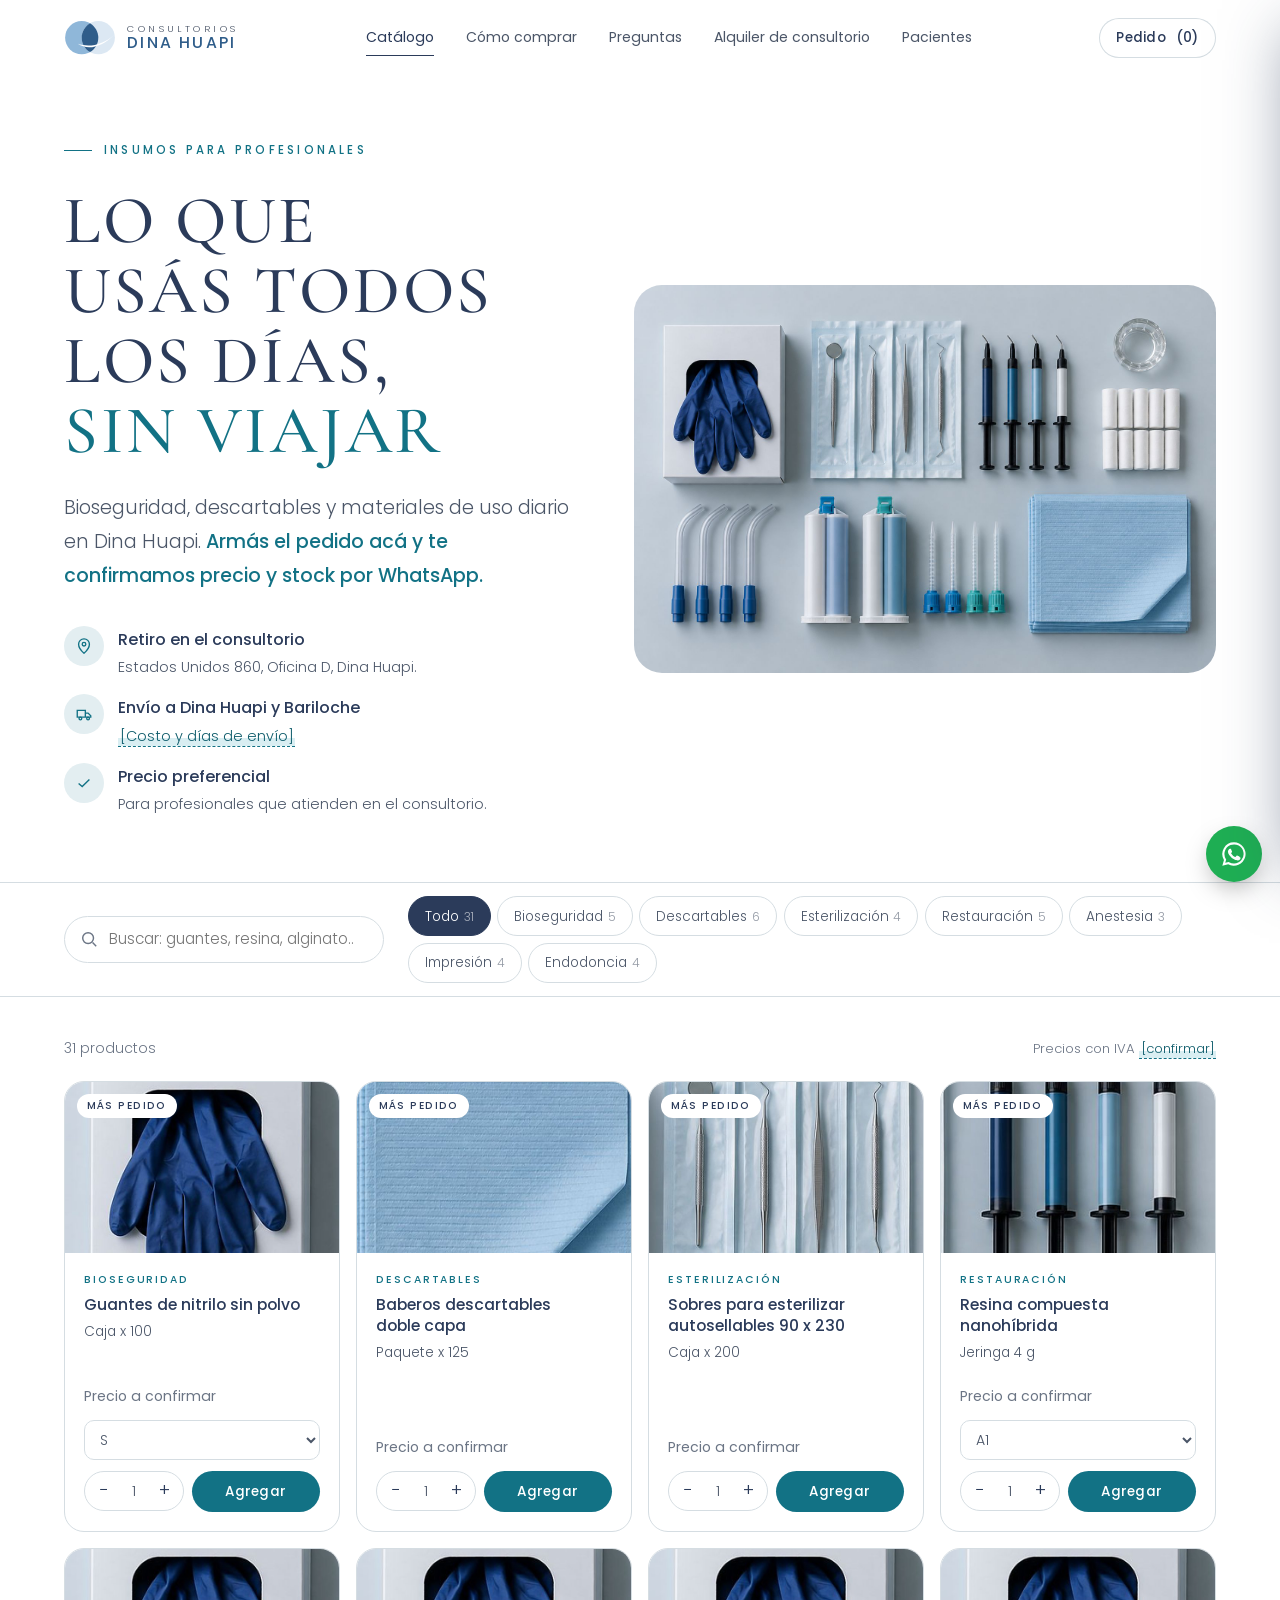
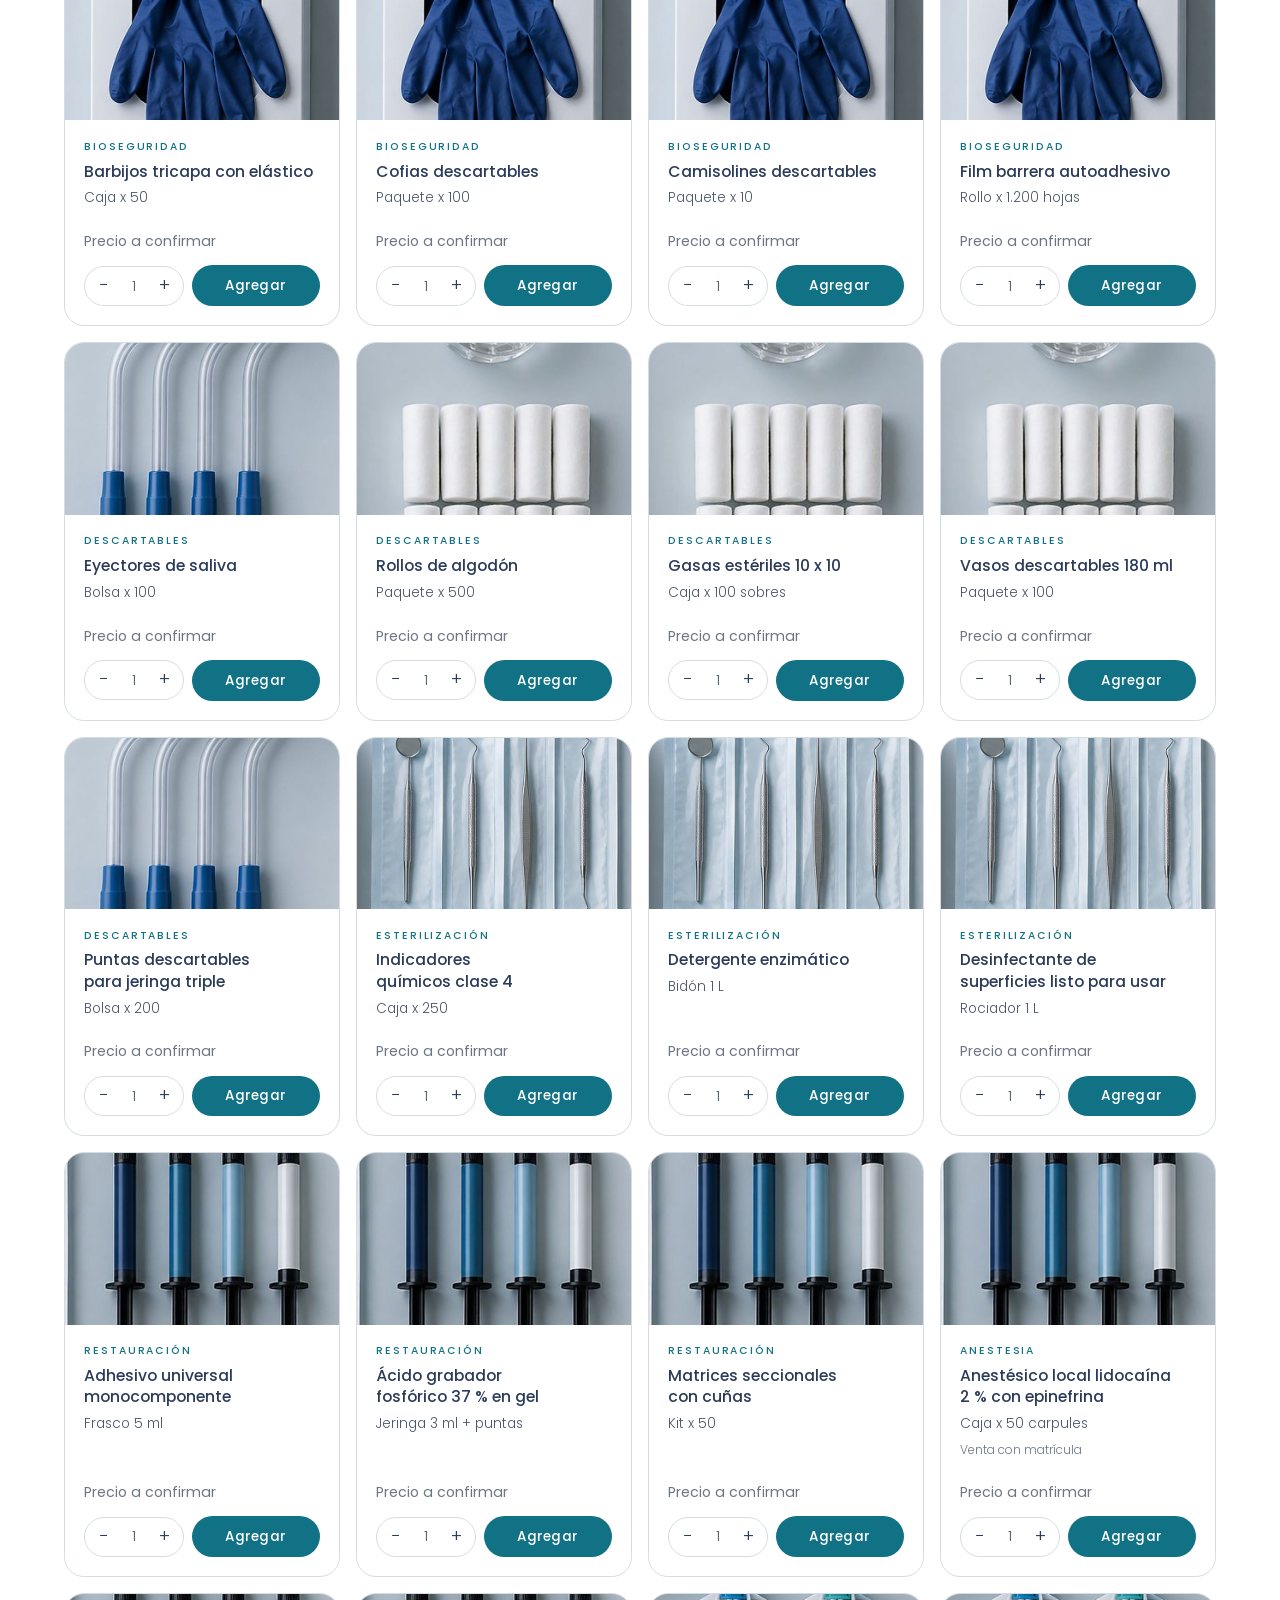
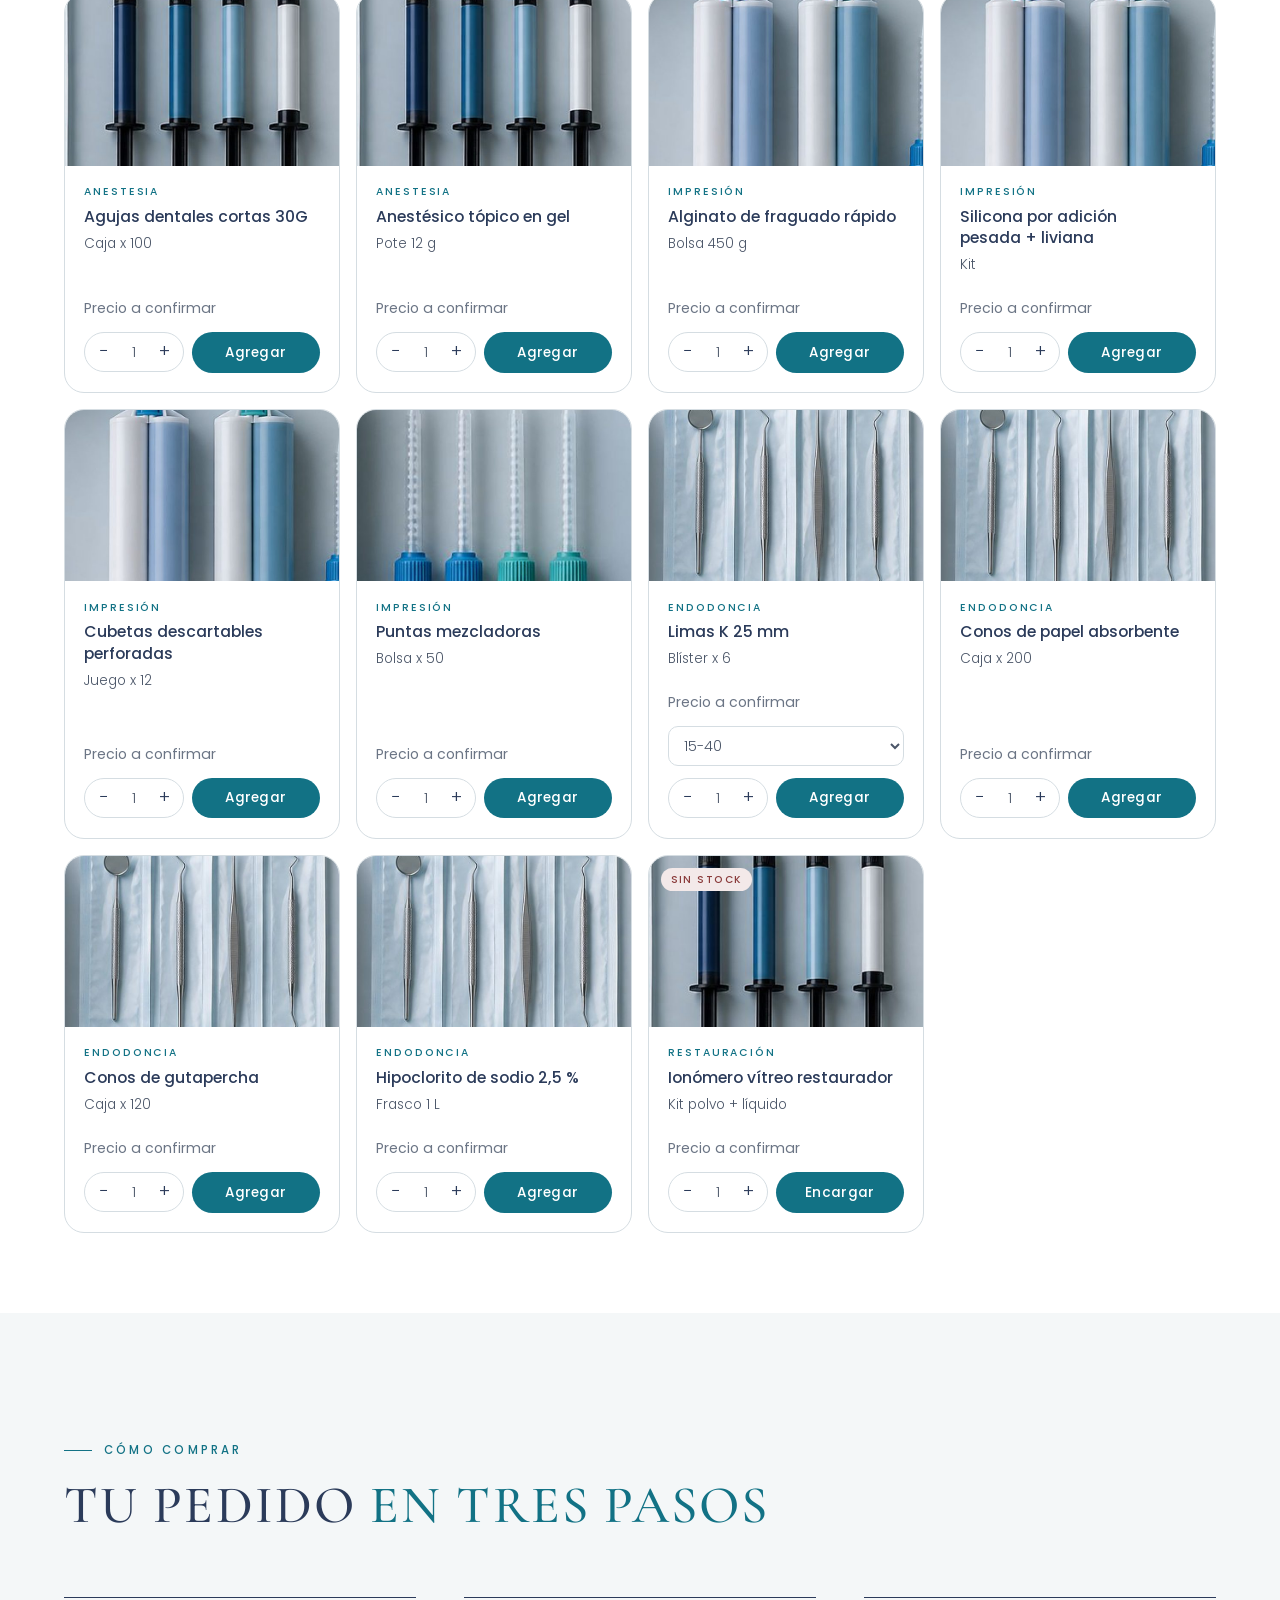
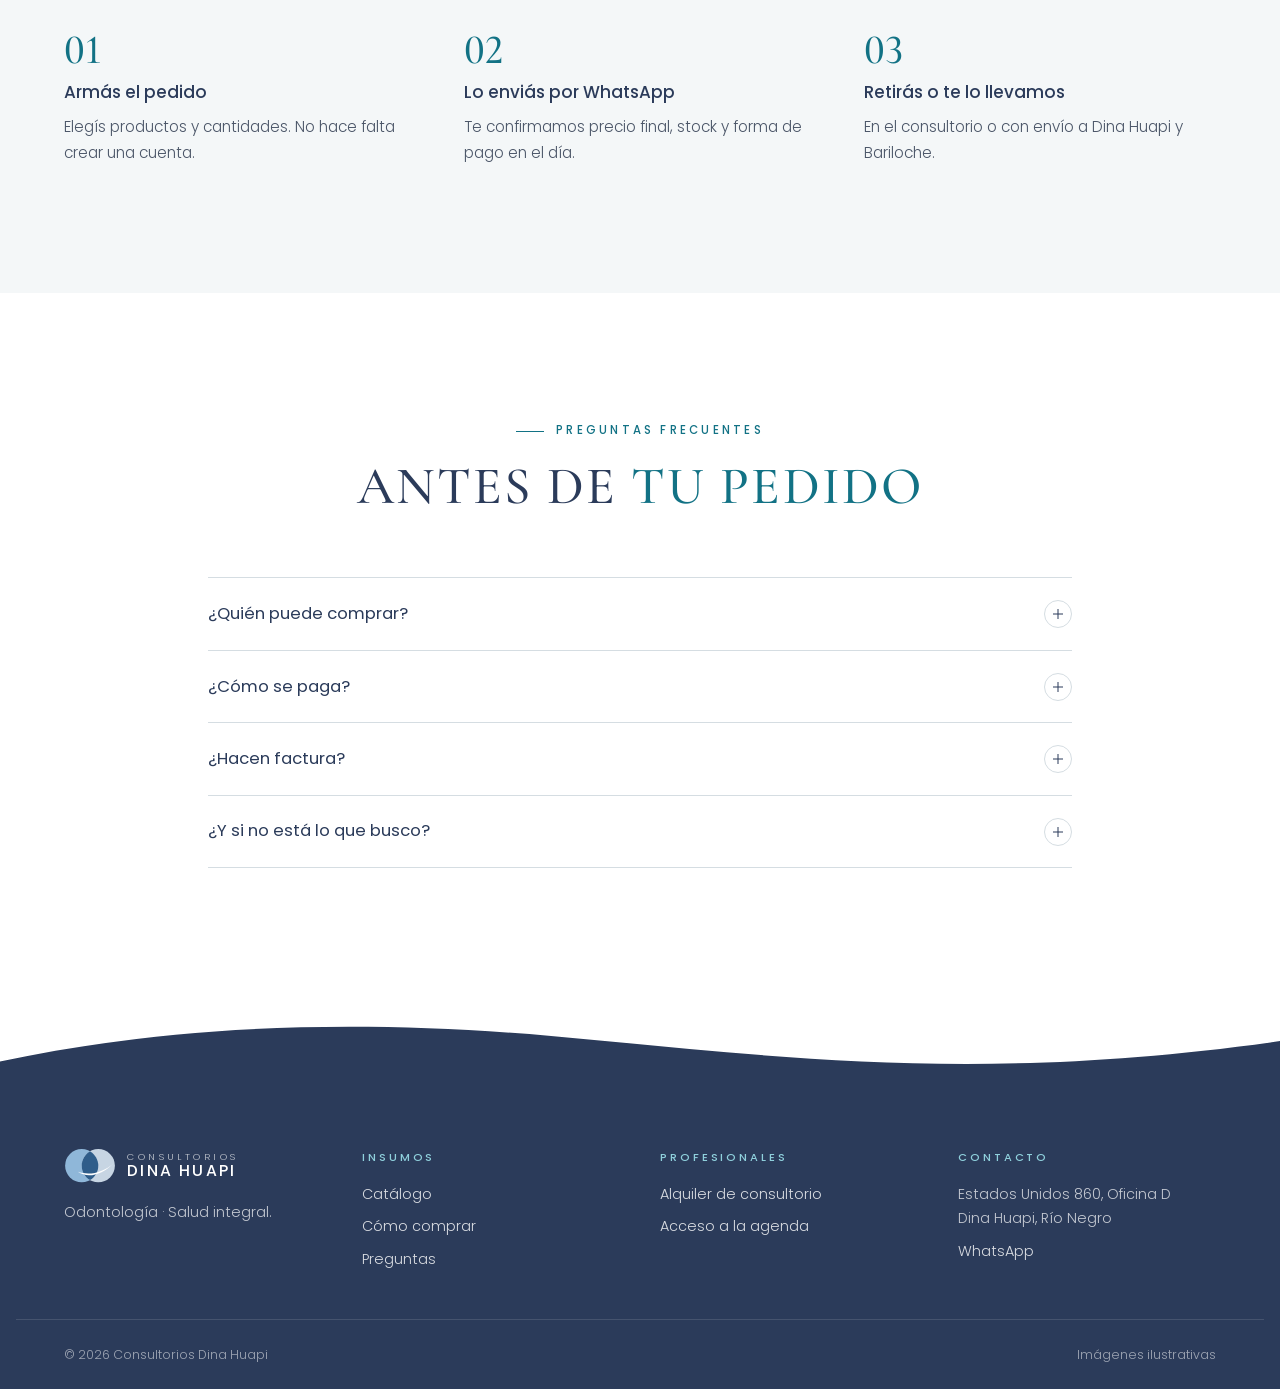
==== insumos/index.html @ 58d371fe "Sitio completo de la clínica: portada, profesionales, insumos y turnos con la marca - Portada para p" ====
<!doctype html>
<html lang="es-AR">
<head>
<meta charset="utf-8">
<meta name="viewport" content="width=device-width, initial-scale=1, viewport-fit=cover">
<title>Insumos odontológicos · Consultorios Dina Huapi</title>
<meta name="description" content="Insumos odontológicos para profesionales en Dina Huapi: bioseguridad, descartables, esterilización, restauración, impresión y endodoncia. Pedido online, retiro en el consultorio.">
<meta name="theme-color" content="#2B3B5A">
<meta property="og:title" content="Insumos odontológicos · Consultorios Dina Huapi">
<meta property="og:image" content="../img/insumos.jpg">
<link rel="icon" href="../turnos/icono.svg" type="image/svg+xml">
<link rel="preconnect" href="https://fonts.googleapis.com">
<link rel="preconnect" href="https://fonts.gstatic.com" crossorigin>
<link rel="stylesheet" href="https://fonts.googleapis.com/css2?family=Cormorant+Garamond:wght@500;600&family=Poppins:wght@300;400;500&display=swap">
<link rel="stylesheet" href="../assets/sitio.css">
<style>
.shop-hero { display: grid; gap: 2rem; padding-block: 2.5rem 3rem; align-items: center; }
@media (min-width: 960px) { .shop-hero { grid-template-columns: 1fr 1.15fr; gap: 4rem; padding-block: 4rem; } }
.shop-hero .media { border-radius: 28px; overflow: hidden; aspect-ratio: 3 / 2; background: var(--soft); }
.shop-hero .media img { width: 100%; height: 100%; object-fit: cover; }
.perks { display: grid; gap: .9rem; margin-top: .5rem; }
.perks div { display: grid; grid-template-columns: 2.5rem 1fr; gap: .9rem; align-items: start; }
.perks .ic { width: 2.5rem; height: 2.5rem; border-radius: 50%; background: var(--sky); color: var(--petrol); display: grid; place-items: center; }
.perks strong { display: block; font-weight: 500; }
.perks span { font-size: .9rem; }

/* Barra de filtros */
.toolbar { position: sticky; top: 76px; z-index: 20; background: rgba(255,255,255,.94); backdrop-filter: blur(12px); -webkit-backdrop-filter: blur(12px); border-block: 1px solid var(--mist); }
.toolbar .wrap { display: grid; gap: .75rem; padding-block: .85rem; }
@media (min-width: 960px) { .toolbar .wrap { grid-template-columns: 20rem 1fr; align-items: center; gap: 1.5rem; } }
.search { position: relative; }
.search svg { position: absolute; left: 1rem; top: 50%; transform: translateY(-50%); color: #6B7585; pointer-events: none; }
.search input { width: 100%; min-height: 44px; padding: .6rem 1rem .6rem 2.75rem; border: 1px solid var(--mist); border-radius: 999px; background: var(--white); font-size: .95rem; font-weight: 300; }
.search input:focus { outline: none; border-color: var(--petrol); box-shadow: 0 0 0 4px rgba(18,114,133,.12); }
.cats { display: flex; gap: .4rem; overflow-x: auto; scrollbar-width: none; margin-inline: calc(var(--gutter) * -1); padding-inline: var(--gutter); }
.cats::-webkit-scrollbar { display: none; }
@media (min-width: 960px) { .cats { margin: 0; padding: 0; flex-wrap: wrap; } }
.cats button { flex: none; min-height: 40px; padding: .45rem 1rem; border-radius: 999px; border: 1px solid var(--mist); background: var(--white); font-size: .85rem; color: var(--graphite); cursor: pointer; transition: all .2s var(--ease); }
.cats button:hover { border-color: var(--navy); color: var(--navy); }
.cats button[aria-pressed="true"] { background: var(--navy); border-color: var(--navy); color: var(--white); }
.cats button small { opacity: .6; margin-left: .3rem; font-size: .75rem; }

/* Grilla de productos */
.catalog { padding-block: 2.5rem 5rem; }
.result { display: flex; justify-content: space-between; align-items: baseline; gap: 1rem; margin-bottom: 1.25rem; font-size: .88rem; }
.grid { display: grid; gap: 1rem; grid-template-columns: repeat(auto-fill, minmax(15.5rem, 1fr)); }
.prod { display: grid; grid-template-rows: auto 1fr auto; border: 1px solid var(--mist); border-radius: 20px; background: var(--white); overflow: hidden; transition: border-color .2s var(--ease), box-shadow .25s var(--ease), transform .25s var(--ease); }
.prod:hover { border-color: #BFCBD2; box-shadow: 0 20px 40px -30px rgba(43,59,90,.45); transform: translateY(-2px); }
.prod .art { position: relative; aspect-ratio: 16 / 10; background: var(--soft); display: grid; place-items: center; color: var(--petrol); }
.prod .art svg { width: 52px; height: 52px; stroke-width: 1.1; }
.prod .art img { position: absolute; inset: 0; width: 100%; height: 100%; object-fit: cover; transition: transform .8s var(--ease); }
.prod:hover .art img { transform: scale(1.04); }
.prod .art .badge { z-index: 1; }
.prod .art .badge { position: absolute; top: .75rem; left: .75rem; font-size: .64rem; letter-spacing: .14em; text-transform: uppercase; font-weight: 500; border-radius: 999px; padding: .2rem .6rem; background: var(--white); color: var(--navy); }
.prod .art .badge.out { background: #F3E9E9; color: #8A3B3B; }
.prod .info { padding: 1.1rem 1.2rem .4rem; display: grid; gap: .3rem; align-content: start; }
.prod .cat { font-size: .66rem; letter-spacing: .18em; text-transform: uppercase; color: var(--petrol); font-weight: 500; }
.prod h3 { font-size: .98rem; font-weight: 500; color: var(--navy); line-height: 1.35; }
.prod .pres { font-size: .85rem; }
.prod .mat { font-size: .75rem; color: #6B7585; }
.prod .buy { padding: .9rem 1.2rem 1.2rem; display: grid; gap: .7rem; }
.prod .price { font-weight: 500; color: var(--navy); font-variant-numeric: tabular-nums; }
.prod .price.ask { font-weight: 400; color: #6B7585; font-size: .88rem; }
.prod select { width: 100%; min-height: 40px; border: 1px solid var(--mist); border-radius: 10px; padding: .4rem .7rem; background: var(--white); font-size: .88rem; }
.prod .row { display: flex; gap: .5rem; align-items: center; }
.qty { display: inline-flex; align-items: center; border: 1px solid var(--mist); border-radius: 999px; height: 40px; flex: none; }
.qty button { width: 36px; height: 38px; border: 0; background: none; cursor: pointer; color: var(--navy); font-size: 1.1rem; border-radius: 999px; }
.qty button:hover { background: var(--soft); }
.qty span { min-width: 1.6rem; text-align: center; font-variant-numeric: tabular-nums; font-size: .9rem; }
.prod .add { flex: 1; min-height: 40px; padding-inline: 1rem; }
.prod .add.done { background: var(--navy); }
.empty { padding: 3rem 1rem; text-align: center; border: 1px dashed var(--mist); border-radius: 20px; }

/* Botón del pedido */
.cart-fab { position: fixed; left: 50%; bottom: calc(18px + env(safe-area-inset-bottom, 0px)); z-index: 35; transform: translate(-50%, 140%); transition: transform .35s var(--ease); box-shadow: 0 16px 36px -12px rgba(43,59,90,.55); min-height: 54px; padding-inline: 1.5rem; }
.cart-fab:not(.show) { visibility: hidden; transition: transform .35s var(--ease), visibility 0s .35s; }
.cart-fab.show { transform: translate(-50%, 0); }
.cart-fab .n { display: inline-grid; place-items: center; min-width: 1.6rem; height: 1.6rem; border-radius: 999px; background: var(--white); color: var(--navy); font-size: .8rem; font-weight: 500; padding-inline: .4rem; }
.cart-fab.bump { animation: bump .35s var(--ease); }
@keyframes bump { 50% { transform: translate(-50%, 0) scale(1.06); } }
.fab-wa.raise { bottom: calc(86px + env(safe-area-inset-bottom, 0px)); }

/* Panel del pedido */
.sheet-bg { position: fixed; inset: 0; z-index: 70; background: rgba(35,49,73,.35); opacity: 0; pointer-events: none; transition: opacity .3s var(--ease); }
.sheet { position: fixed; z-index: 71; right: 0; top: 0; bottom: 0; width: min(28rem, 100vw); background: var(--white); display: grid; grid-template-rows: auto 1fr auto; transform: translateX(100%); transition: transform .35s var(--ease); box-shadow: -20px 0 60px -30px rgba(43,59,90,.5); }
.sheet-open .sheet-bg { opacity: 1; pointer-events: auto; }
.sheet-open .sheet { transform: none; }
.sheet header { display: flex; justify-content: space-between; align-items: center; padding: 1.2rem 1.4rem; border-bottom: 1px solid var(--mist); }
.sheet header h2 { font-size: 1.6rem; }
.sheet .items { overflow-y: auto; padding: .5rem 1.4rem 1rem; }
.line { display: grid; grid-template-columns: 1fr auto; gap: .4rem 1rem; padding-block: 1rem; border-bottom: 1px solid var(--mist); }
.line strong { font-weight: 500; font-size: .92rem; }
.line small { display: block; font-size: .8rem; color: #6B7585; }
.line .qty { height: 34px; }
.line .qty button { height: 32px; width: 32px; }
.line .rm { background: none; border: 0; color: #6B7585; font-size: .78rem; text-decoration: underline; cursor: pointer; padding: 0; justify-self: start; }
.sheet .checkout { padding: 1.2rem 1.4rem calc(1.2rem + env(safe-area-inset-bottom, 0px)); border-top: 1px solid var(--mist); display: grid; gap: .8rem; background: var(--soft); }
.sheet .checkout .row2 { display: grid; gap: .6rem; grid-template-columns: 1fr 1fr; }
.sheet .field input, .sheet .field select { min-height: 44px; padding: .55rem .8rem; font-size: .92rem; }
.sheet .total { display: flex; justify-content: space-between; font-size: .9rem; }
.sheet .total b { font-variant-numeric: tabular-nums; }
.sheet .vacio { padding: 3rem 0; text-align: center; color: #6B7585; }
</style>
</head>
<body>
<header class="top">
  <div class="wrap">
    <a class="brand" href="../" aria-label="Consultorios Dina Huapi, inicio">
      <svg class="iso" viewBox="8 8 94 64" aria-hidden="true"><circle class="c1" cx="40" cy="40" r="30"/><circle class="c2" cx="70" cy="40" r="30"/><path class="lens" d="M55 14.02 A30 30 0 0 1 55 65.98 A30 30 0 0 1 55 14.02 Z"/><path class="smile" d="M33 51 C 50 63, 76 58, 99 34 C 79 53, 54 58, 33 51 Z"/></svg>
      <span class="wm"><span>CONSULTORIOS</span><span>DINA HUAPI</span></span>
    </a>
    <nav class="nav" aria-label="Principal">
      <a href="#catalogo" aria-current="page">Catálogo</a>
      <a href="#como">Cómo comprar</a>
      <a href="#preguntas">Preguntas</a>
      <a href="../profesionales/">Alquiler de consultorio</a>
      <a href="../">Pacientes</a>
    </nav>
    <div class="top-actions">
      <button class="btn sm ghost" type="button" id="ver-pedido">Pedido <span class="num" id="n-top">(0)</span></button>
      <button class="menu-btn" type="button" aria-label="Abrir menú" aria-expanded="false" aria-controls="menu"><svg width="22" height="22" viewBox="0 0 24 24" fill="none" stroke="currentColor" stroke-width="1.5" aria-hidden="true"><path d="M4 8h16M4 16h16"/></svg></button>
    </div>
  </div>
</header>
<div class="drawer" id="menu" aria-hidden="true">
  <div class="bar"><span class="eyebrow">Insumos</span><button class="menu-btn" type="button" data-close aria-label="Cerrar menú"><svg width="22" height="22" viewBox="0 0 24 24" fill="none" stroke="currentColor" stroke-width="1.5" aria-hidden="true"><path d="M6 6l12 12M18 6 6 18"/></svg></button></div>
  <nav aria-label="Menú">
    <a href="#catalogo">Catálogo</a>
    <a href="#como">Cómo comprar</a>
    <a href="#preguntas">Preguntas</a>
    <a href="../profesionales/">Alquiler de consultorio</a>
    <a href="../">Sitio para pacientes</a>
  </nav>
  <div class="foot"><a class="btn ghost" href="#" data-wa="Hola, quiero consultar por insumos.">Consultar por WhatsApp</a></div>
</div>

<main>
  <section class="wrap shop-hero">
    <div class="hero-copy">
      <span class="eyebrow reveal">Insumos para profesionales</span>
      <h1 class="reveal d1" style="font-size:clamp(2.3rem,5.6vw,4.2rem)">Lo que usás todos los días, <em>sin viajar</em></h1>
      <p class="lead reveal d2">Bioseguridad, descartables y materiales de uso diario en Dina Huapi. <span class="key">Armás el pedido acá y te confirmamos precio y stock por WhatsApp.</span></p>
      <div class="perks reveal d3">
        <div><span class="ic"><svg width="18" height="18" viewBox="0 0 20 20" fill="none" stroke="currentColor" stroke-width="1.5" aria-hidden="true"><path d="M10 18s6-5.2 6-10A6 6 0 0 0 4 8c0 4.8 6 10 6 10Z"/><circle cx="10" cy="8" r="2"/></svg></span><p><strong>Retiro en el consultorio</strong><span>Estados Unidos 860, Oficina D, Dina Huapi.</span></p></div>
        <div><span class="ic"><svg width="18" height="18" viewBox="0 0 20 20" fill="none" stroke="currentColor" stroke-width="1.5" aria-hidden="true"><path d="M2.5 6h9v7.5h-9zM11.5 9h3l3 3v1.5h-6"/><circle cx="6" cy="15" r="1.5"/><circle cx="14.5" cy="15" r="1.5"/></svg></span><p><strong>Envío a Dina Huapi y Bariloche</strong><span><span class="ph">[Costo y días de envío]</span></span></p></div>
        <div><span class="ic"><svg width="18" height="18" viewBox="0 0 20 20" fill="none" stroke="currentColor" stroke-width="1.5" aria-hidden="true"><path d="M4 10.5 8 14l8-8"/></svg></span><p><strong>Precio preferencial</strong><span>Para profesionales que atienden en el consultorio.</span></p></div>
      </div>
    </div>
    <div class="media reveal d1"><img src="../img/insumos.jpg" alt="Guantes, sobres de esterilización, jeringas de resina, rollos de algodón y baberos ordenados sobre una superficie clara" width="1536" height="1024" fetchpriority="high"></div>
  </section>

  <div class="toolbar" id="catalogo">
    <div class="wrap">
      <label class="search"><span class="sr">Buscar insumos</span><svg width="18" height="18" viewBox="0 0 20 20" fill="none" stroke="currentColor" stroke-width="1.6" aria-hidden="true"><circle cx="9" cy="9" r="6"/><path d="m14 14 4 4"/></svg><input id="q" type="search" placeholder="Buscar: guantes, resina, alginato…" autocomplete="off"></label>
      <div class="cats" id="cats" role="group" aria-label="Categorías"></div>
    </div>
  </div>

  <section class="wrap catalog" aria-label="Catálogo">
    <div class="result"><span id="count" class="muted" aria-live="polite"></span><span class="note">Precios con IVA <span class="ph">[confirmar]</span></span></div>
    <div class="grid" id="grid"></div>
  </section>

  <section class="section soft" id="como">
    <div class="wrap">
      <div class="head"><span class="eyebrow reveal">Cómo comprar</span><h2 class="reveal d1">Tu pedido <em>en tres pasos</em></h2></div>
      <div class="steps reveal">
        <div class="step"><h3>Armás el pedido</h3><p>Elegís productos y cantidades. No hace falta crear una cuenta.</p></div>
        <div class="step"><h3>Lo enviás por WhatsApp</h3><p>Te confirmamos precio final, stock y forma de pago en el día.</p></div>
        <div class="step"><h3>Retirás o te lo llevamos</h3><p>En el consultorio o con envío a Dina Huapi y Bariloche.</p></div>
      </div>
    </div>
  </section>

  <section class="section" id="preguntas">
    <div class="wrap">
      <div class="head center"><span class="eyebrow reveal">Preguntas frecuentes</span><h2 class="reveal d1">Antes de <em>tu pedido</em></h2></div>
      <div class="faq center reveal">
        <details><summary>¿Quién puede comprar?<span class="pm" aria-hidden="true"></span></summary><div>Profesionales de la salud. Algunos productos, como los anestésicos, se venden solo con matrícula vigente.</div></details>
        <details><summary>¿Cómo se paga?<span class="pm" aria-hidden="true"></span></summary><div><span class="ph">[Transferencia, Mercado Pago o efectivo al retirar]</span>. Te pasamos los datos al confirmar el pedido.</div></details>
        <details><summary>¿Hacen factura?<span class="pm" aria-hidden="true"></span></summary><div><span class="ph">[Factura A o B]</span>. Indicá tu CUIT en el pedido si la necesitás.</div></details>
        <details><summary>¿Y si no está lo que busco?<span class="pm" aria-hidden="true"></span></summary><div>Escribinos: si lo podemos conseguir, lo sumamos al próximo pedido al proveedor.</div></details>
      </div>
    </div>
  </section>
</main>

<footer class="foot">
  <svg class="wave" viewBox="0 0 1440 90" preserveAspectRatio="none" aria-hidden="true"><path fill="currentColor" d="M0 90V52C180 12 380 0 620 22s470 58 820 6v62Z"/></svg>
  <div class="wrap cols">
    <div>
      <a class="brand" href="../" aria-label="Consultorios Dina Huapi"><svg class="iso" viewBox="8 8 94 64" aria-hidden="true"><circle class="c1" cx="40" cy="40" r="30"/><circle class="c2" cx="70" cy="40" r="30"/><path class="lens" d="M55 14.02 A30 30 0 0 1 55 65.98 A30 30 0 0 1 55 14.02 Z"/><path class="smile" d="M33 51 C 50 63, 76 58, 99 34 C 79 53, 54 58, 33 51 Z"/></svg><span class="wm"><span>CONSULTORIOS</span><span>DINA HUAPI</span></span></a>
      <p class="claim">Odontología · Salud integral.</p>
    </div>
    <div><h4>Insumos</h4><p><a href="#catalogo">Catálogo</a></p><p><a href="#como">Cómo comprar</a></p><p><a href="#preguntas">Preguntas</a></p></div>
    <div><h4>Profesionales</h4><p><a href="../profesionales/">Alquiler de consultorio</a></p><p><a href="../turnos/panel.html">Acceso a la agenda</a></p></div>
    <div><h4>Contacto</h4><p>Estados Unidos 860, Oficina D<br>Dina Huapi, Río Negro</p><p><a href="#" data-wa="Hola, quiero consultar por insumos.">WhatsApp</a></p></div>
  </div>
  <div class="wrap base"><span>© <span data-year>2026</span> Consultorios Dina Huapi</span><span>Imágenes ilustrativas</span></div>
</footer>

<a class="fab-wa" href="#" data-wa="Hola, quiero consultar por insumos." aria-label="Escribir por WhatsApp"><svg width="28" height="28" viewBox="0 0 24 24" fill="currentColor" aria-hidden="true"><path d="M12 2a10 10 0 0 0-8.6 15.1L2 22l5-1.3A10 10 0 1 0 12 2Zm0 18.2a8.2 8.2 0 0 1-4.2-1.2l-.3-.2-3 .8.8-2.9-.2-.3A8.2 8.2 0 1 1 12 20.2Zm4.5-6.1c-.2-.1-1.5-.7-1.7-.8-.2-.1-.4-.1-.6.1l-.8 1c-.1.2-.3.2-.5.1a6.7 6.7 0 0 1-3.3-2.9c-.3-.4.3-.4.7-1.3.1-.2 0-.3 0-.5l-.8-1.8c-.2-.5-.4-.4-.6-.4h-.5a1 1 0 0 0-.7.3 3 3 0 0 0-.9 2.2 5.2 5.2 0 0 0 1.1 2.7 11.8 11.8 0 0 0 4.5 4c1.7.7 2.3.8 3.2.7.5-.1 1.5-.6 1.8-1.2.2-.6.2-1.1.1-1.2l-.5-.3Z"/></svg></a>
<button class="btn navy cart-fab" type="button" id="cart-fab">Ver pedido <span class="n" id="n-fab">0</span></button>

<div class="sheet-bg" id="sheet-bg"></div>
<aside class="sheet" id="sheet" role="dialog" aria-modal="true" aria-labelledby="sheet-t" aria-hidden="true">
  <header><h2 id="sheet-t">Tu pedido</h2><button class="menu-btn" type="button" id="sheet-x" aria-label="Cerrar pedido"><svg width="22" height="22" viewBox="0 0 24 24" fill="none" stroke="currentColor" stroke-width="1.5" aria-hidden="true"><path d="M6 6l12 12M18 6 6 18"/></svg></button></header>
  <div class="items" id="items"></div>
  <form class="checkout" id="checkout" novalidate>
    <div class="total"><span>Total estimado</span><b id="total">—</b></div>
    <div class="row2">
      <div class="field"><label for="c-nombre">Nombre</label><input id="c-nombre" autocomplete="name" required></div>
      <div class="field"><label for="c-mat">Matrícula</label><input id="c-mat" inputmode="numeric" placeholder="M.P."></div>
    </div>
    <div class="field"><label for="c-ent">Entrega</label>
      <select id="c-ent"><option>Retiro en el consultorio</option><option>Envío a Dina Huapi</option><option>Envío a Bariloche</option></select></div>
    <div class="field"><label for="c-nota">Comentarios <span class="muted">(opcional)</span></label><input id="c-nota" placeholder="CUIT para factura, horario de entrega…"></div>
    <button class="btn" type="submit" id="c-enviar">Enviar pedido por WhatsApp</button>
    <p class="note" style="text-align:center">Te confirmamos precio y stock antes de cobrar.</p>
  </form>
</aside>

<script type="module">
import { wa } from '../assets/sitio.js';

const FOTO_CAT = { bioseguridad: 'guantes', descartables: 'algodon', esterilizacion: 'sobres', restauracion: 'jeringas', anestesia: 'jeringas', impresion: 'cartuchos', endodoncia: 'sobres' };
const ICONOS = {
  bioseguridad: '<path d="M8 21V11.5L6.2 8.4a1.2 1.2 0 0 1 2-1.3L9 8.5V4.3a1.2 1.2 0 0 1 2.4 0V9V3.2a1.2 1.2 0 0 1 2.4 0V9V4.2a1.2 1.2 0 0 1 2.4 0V10V6.3a1.2 1.2 0 0 1 2.4 0V14c0 3.9-2.1 7-5.6 7H8Z"/>',
  descartables: '<rect x="4" y="6" width="16" height="12" rx="6"/><path d="M10 6v12M14 6v12"/>',
  esterilizacion: '<path d="M4 3h16v18H4z"/><path d="M4 7h16M8 11h8M8 15h5"/>',
  restauracion: '<path d="M14 3l7 7M16.5 5.5l-9 9-3 1 1-3 9-9M7.5 14.5 3 21"/>',
  anestesia: '<path d="M18 2l4 4M20 4l-3 3M17 7l-9.5 9.5M14 4l6 6M5 19l-3 3M9.5 8.5l6 6M11.5 6.5l6 6"/><path d="M7.5 16.5 5 19"/>',
  impresion: '<path d="M3 13c0-4 4-8 9-8s9 4 9 8v2a3 3 0 0 1-3 3H6a3 3 0 0 1-3-3v-2Z"/><path d="M7 13h10"/>',
  endodoncia: '<path d="M12 2v15M9 5h6M12 17l-1.5 5h3L12 17"/><path d="M10 8l4 1.5M10 11l4 1.5M10 14l4 1.5"/>',
};
const $ = (s) => document.querySelector(s);
const fmt = new Intl.NumberFormat('es-AR', { style: 'currency', currency: 'ARS', maximumFractionDigits: 0 });
const CLAVE = 'cdh-pedido-v1';
let datos = { categorias: [], productos: [] };
let filtro = { cat: 'todas', q: '' };
let pedido = [];
try { pedido = JSON.parse(localStorage.getItem(CLAVE)) || []; } catch { pedido = []; }
const guardar = () => { try { localStorage.setItem(CLAVE, JSON.stringify(pedido)); } catch {} };
const sinAcentos = (t) => t.normalize('NFD').replace(/[̀-ͯ]/g, '').toLowerCase();
const el = (tag, attrs = {}, html = '') => { const e = document.createElement(tag); for (const [k, v] of Object.entries(attrs)) e.setAttribute(k, v); if (html) e.innerHTML = html; return e; };
const esc = (t) => String(t).replace(/[&<>"]/g, (c) => ({ '&': '&amp;', '<': '&lt;', '>': '&gt;', '"': '&quot;' }[c]));

async function cargar() {
  try {
    const r = await fetch('catalogo.json', { cache: 'no-cache' });
    datos = await r.json();
  } catch {
    $('#grid').innerHTML = '<p class="empty">No se pudo cargar el catálogo. Escribinos por WhatsApp y te pasamos la lista.</p>';
    return;
  }
  pintarCats(); pintar(); pintarPedido();
}

function pintarCats() {
  const cats = $('#cats');
  const todas = [{ id: 'todas', nombre: 'Todo' }, ...datos.categorias];
  cats.replaceChildren(...todas.map((c) => {
    const n = c.id === 'todas' ? datos.productos.length : datos.productos.filter((p) => p.cat === c.id).length;
    const b = el('button', { type: 'button', 'aria-pressed': String(filtro.cat === c.id) }, `${esc(c.nombre)}<small>${n}</small>`);
    b.addEventListener('click', () => { filtro.cat = c.id; pintarCats(); pintar(); });
    return b;
  }));
}

function pintar() {
  const q = sinAcentos(filtro.q.trim());
  const lista = datos.productos.filter((p) => (filtro.cat === 'todas' || p.cat === filtro.cat) && (!q || sinAcentos(`${p.nombre} ${p.presentacion} ${p.cat}`).includes(q)));
  lista.sort((a, b) => (b.stock - a.stock) || ((b.destacado ? 1 : 0) - (a.destacado ? 1 : 0)));
  $('#count').textContent = `${lista.length} ${lista.length === 1 ? 'producto' : 'productos'}`;
  const grid = $('#grid');
  if (!lista.length) { grid.innerHTML = '<div class="empty" style="grid-column:1/-1"><p><strong>No encontramos ese insumo.</strong></p><p class="muted" style="margin-top:.4rem">Escribinos y vemos si lo podemos conseguir.</p></div>'; return; }
  const catNombre = Object.fromEntries(datos.categorias.map((c) => [c.id, c.nombre]));
  grid.replaceChildren(...lista.map((p) => {
    const card = el('article', { class: 'prod' });
    const badge = !p.stock ? '<span class="badge out">Sin stock</span>' : p.destacado ? '<span class="badge">Más pedido</span>' : '';
    card.innerHTML = `
      <div class="art">${(p.foto || FOTO_CAT[p.cat]) ? `<img src="../img/insumos/${esc(p.foto || FOTO_CAT[p.cat])}.jpg" alt="" width="640" height="400" loading="lazy">` : `<svg viewBox="0 0 24 24" fill="none" stroke="currentColor" stroke-linecap="round" stroke-linejoin="round" aria-hidden="true">${ICONOS[p.cat] || ''}</svg>`}${badge}</div>
      <div class="info"><span class="cat">${esc(catNombre[p.cat] || '')}</span><h3>${esc(p.nombre)}</h3><span class="pres">${esc(p.presentacion)}</span>${p.matricula ? '<span class="mat">Venta con matrícula</span>' : ''}</div>
      <div class="buy">
        <span class="price ${p.precio == null ? 'ask' : ''}">${p.precio == null ? 'Precio a confirmar' : fmt.format(p.precio)}</span>
        ${p.variantes ? `<label class="sr" for="v-${p.id}">Variante</label><select id="v-${p.id}">${p.variantes.map((v) => `<option>${esc(v)}</option>`).join('')}</select>` : ''}
        <div class="row"><div class="qty"><button type="button" data-d="-1" aria-label="Menos">−</button><span>1</span><button type="button" data-d="1" aria-label="Más">+</button></div>
        <button class="btn sm add" type="button">${p.stock ? 'Agregar' : 'Encargar'}</button></div>
      </div>`;
    let cant = 1;
    const span = card.querySelector('.qty span');
    card.querySelectorAll('.qty button').forEach((b) => b.addEventListener('click', () => { cant = Math.max(1, Math.min(99, cant + Number(b.dataset.d))); span.textContent = cant; }));
    const add = card.querySelector('.add');
    add.addEventListener('click', () => {
      const variante = card.querySelector('select')?.value || '';
      agregar(p, variante, cant);
      add.classList.add('done'); add.textContent = 'Agregado ✓';
      setTimeout(() => { add.classList.remove('done'); add.textContent = p.stock ? 'Agregar' : 'Encargar'; }, 1400);
      cant = 1; span.textContent = 1;
    });
    return card;
  }));
}

function agregar(p, variante, cant) {
  const key = `${p.id}|${variante}`;
  const it = pedido.find((x) => x.key === key);
  if (it) it.cant = Math.min(99, it.cant + cant);
  else pedido.push({ key, id: p.id, nombre: p.nombre, pres: p.presentacion, variante, cant, precio: p.precio, encargo: !p.stock });
  guardar(); pintarPedido();
  const fab = $('#cart-fab'); fab.classList.remove('bump'); void fab.offsetWidth; fab.classList.add('bump');
}

function pintarPedido() {
  const n = pedido.reduce((s, x) => s + x.cant, 0);
  $('#n-fab').textContent = n; $('#n-top').textContent = `(${n})`;
  $('#cart-fab').classList.toggle('show', n > 0);
  document.querySelector('.fab-wa').classList.toggle('raise', n > 0);
  const items = $('#items');
  if (!pedido.length) {
    items.innerHTML = '<p class="vacio">Todavía no agregaste productos.</p>';
    $('#checkout').hidden = true;
    return;
  }
  $('#checkout').hidden = false;
  items.replaceChildren(...pedido.map((x) => {
    const li = el('div', { class: 'line' });
    li.innerHTML = `<div><strong>${esc(x.nombre)}</strong><small>${esc(x.pres)}${x.variante ? ` · ${esc(x.variante)}` : ''}${x.encargo ? ' · por encargo' : ''}</small></div>
      <div class="qty"><button type="button" data-d="-1" aria-label="Menos">−</button><span>${x.cant}</span><button type="button" data-d="1" aria-label="Más">+</button></div>
      <button class="rm" type="button">Quitar</button>`;
    li.querySelectorAll('.qty button').forEach((b) => b.addEventListener('click', () => { x.cant = Math.max(1, Math.min(99, x.cant + Number(b.dataset.d))); guardar(); pintarPedido(); }));
    li.querySelector('.rm').addEventListener('click', () => { pedido = pedido.filter((y) => y !== x); guardar(); pintarPedido(); });
    return li;
  }));
  const conPrecio = pedido.every((x) => x.precio != null);
  $('#total').textContent = conPrecio ? fmt.format(pedido.reduce((s, x) => s + x.precio * x.cant, 0)) : 'A confirmar';
}

function abrir(open) {
  document.body.classList.toggle('sheet-open', open);
  $('#sheet').setAttribute('aria-hidden', String(!open));
  document.body.style.overflow = open ? 'hidden' : '';
  if (open) $('#sheet-x').focus();
}
$('#cart-fab').addEventListener('click', () => abrir(true));
$('#ver-pedido').addEventListener('click', () => abrir(true));
$('#sheet-x').addEventListener('click', () => abrir(false));
$('#sheet-bg').addEventListener('click', () => abrir(false));
document.addEventListener('keydown', (e) => { if (e.key === 'Escape') abrir(false); });
$('#q').addEventListener('input', (e) => { filtro.q = e.target.value; pintar(); });

$('#checkout').addEventListener('submit', (e) => {
  e.preventDefault();
  const nombre = $('#c-nombre').value.trim();
  if (!nombre) { $('#c-nombre').focus(); $('#c-nombre').setCustomValidity('Completá tu nombre'); $('#c-nombre').reportValidity(); return; }
  const lineas = pedido.map((x) => `• ${x.cant} × ${x.nombre} (${x.pres}${x.variante ? `, ${x.variante}` : ''})${x.encargo ? ' [encargo]' : ''}`);
  const mat = $('#c-mat').value.trim(), nota = $('#c-nota').value.trim();
  const msg = [`Hola, quiero hacer este pedido de insumos:`, ...lineas, '', `Nombre: ${nombre}`, mat ? `Matrícula: ${mat}` : '', `Entrega: ${$('#c-ent').value}`, nota ? `Comentarios: ${nota}` : ''].filter((l) => l !== null && l !== undefined).join('\n').replace(/\n{3,}/g, '\n\n');
  window.open(wa(msg), '_blank', 'noopener');
});
$('#c-nombre').addEventListener('input', (e) => e.target.setCustomValidity(''));

cargar();
</script>
</body>
</html>
---- assets/sitio.css ----
/* Consultorios Dina Huapi · sistema visual compartido (inicio, profesionales, insumos).
   Paleta y tipografía según el manual de marca v3: azul marino + azul petróleo sobre blancos,
   títulos en serif fina en mayúsculas (Cormorant Garamond), textos en Poppins.
   Proporción guía: 55% blancos, 25% marino, 15% petróleo, 5% grises. */
:root {
  --navy: #2B3B5A;          /* azul marino: títulos, bloques oscuros */
  --navy-2: #233149;
  --petrol: #127285;        /* azul petróleo: acción y frase clave (5,6:1 con blanco) */
  --petrol-2: #0E5C6B;
  --graphite: #4B5668;      /* texto */
  --mist: #D5DDE2;          /* líneas */
  --soft: #F4F7F8;          /* fondos suaves */
  --white: #FFFFFF;
  --sky: #E3EEF1;           /* celeste muy suave, derivado del petróleo */
  --logo-1: #8FB7D9; --logo-2: #D9E6F2; --logo-3: #2F5D8A;
  --serif: "Cormorant Garamond", "Cormorant", Georgia, serif;
  --sans: "Poppins", "Helvetica Neue", Arial, sans-serif;
  --wrap: 78rem;
  --gutter: 16px;
  --ease: cubic-bezier(.2, .7, .2, 1);
  color-scheme: light;
}
@media (min-width: 640px) { :root { --gutter: 32px; } }
@media (min-width: 1200px) { :root { --gutter: 48px; } }

*, *::before, *::after { box-sizing: border-box; }
html { -webkit-text-size-adjust: 100%; scroll-behavior: smooth; scroll-padding-top: 88px; }
@media (prefers-reduced-motion: reduce) { html { scroll-behavior: auto; } }
body { margin: 0; background: var(--white); color: var(--graphite); font-family: var(--sans); font-weight: 300; font-size: 1rem; line-height: 1.7; -webkit-font-smoothing: antialiased; text-rendering: optimizeLegibility; }
img { display: block; max-width: 100%; height: auto; }
a { color: var(--petrol); text-underline-offset: .2em; }
p { margin: 0; }
strong, b { font-weight: 500; color: var(--navy); }
button, input, select, textarea { font: inherit; color: inherit; }
:focus-visible { outline: 2px solid var(--petrol); outline-offset: 3px; }
[hidden] { display: none !important; }
.sr { position: absolute; width: 1px; height: 1px; overflow: hidden; clip: rect(0 0 0 0); white-space: nowrap; }
.wrap { width: 100%; max-width: var(--wrap); margin-inline: auto; padding-inline: var(--gutter); }

/* ── Tipografía ── */
h1, h2, h3, .display { margin: 0; font-family: var(--serif); font-weight: 500; color: var(--navy); text-transform: uppercase; letter-spacing: .04em; line-height: 1.04; text-wrap: balance; }
h1 { font-size: clamp(2.6rem, 7.2vw, 5.4rem); }
h2 { font-size: clamp(2rem, 4.6vw, 3.3rem); }
h3 { font-family: var(--sans); text-transform: none; letter-spacing: 0; font-weight: 500; font-size: 1.06rem; line-height: 1.35; }
h1 em, h2 em, .display em { font-style: normal; color: var(--petrol); }
.eyebrow { display: inline-flex; align-items: center; gap: .75rem; font-size: .72rem; font-weight: 500; letter-spacing: .28em; text-transform: uppercase; color: var(--petrol); }
.eyebrow::before { content: ""; width: 28px; height: 1px; background: currentColor; }
.lead { font-size: clamp(1.05rem, 1.6vw, 1.2rem); line-height: 1.75; max-width: 40rem; }
.key { font-weight: 500; color: var(--petrol); }
.muted { color: #6B7585; }
.num { font-variant-numeric: tabular-nums; }

/* Dato a completar: discreto, pero visible para quien edita */
.ph { color: var(--petrol-2); background: linear-gradient(transparent 62%, #D9EEF2 62%); border-bottom: 1px dashed var(--petrol); padding-inline: .1em; }

/* ── Botones ── */
.btn { display: inline-flex; align-items: center; justify-content: center; gap: .6rem; min-height: 48px; padding: .85rem 1.6rem; border: 0; border-radius: 999px; background: var(--petrol); color: var(--white); font-family: var(--sans); font-size: .92rem; font-weight: 500; letter-spacing: .02em; text-decoration: none; cursor: pointer; white-space: nowrap; transition: background .2s var(--ease), color .2s var(--ease), box-shadow .2s var(--ease), transform .2s var(--ease); }
.btn:hover { background: var(--petrol-2); }
.btn:active { transform: translateY(1px); }
.btn svg { flex: none; }
.btn.navy { background: var(--navy); }
.btn.navy:hover { background: var(--navy-2); }
.btn.ghost { background: transparent; color: var(--navy); box-shadow: inset 0 0 0 1px var(--mist); }
.btn.ghost:hover { box-shadow: inset 0 0 0 1px var(--navy); }
.btn.light { background: var(--white); color: var(--navy); }
.btn.light:hover { background: var(--sky); }
.btn.outline-light { background: transparent; color: var(--white); box-shadow: inset 0 0 0 1px rgba(255,255,255,.45); }
.btn.outline-light:hover { box-shadow: inset 0 0 0 1px var(--white); }
.btn.sm { min-height: 40px; padding: .55rem 1.1rem; font-size: .85rem; }
.link-arrow { display: inline-flex; align-items: center; gap: .5rem; font-weight: 500; color: var(--navy); text-decoration: none; border-bottom: 1px solid var(--mist); padding-bottom: .2rem; transition: border-color .2s var(--ease), gap .2s var(--ease); }
.link-arrow:hover { border-color: var(--navy); gap: .75rem; }

/* ── Encabezado ── */
.top { position: sticky; top: 0; z-index: 40; background: rgba(255,255,255,.88); backdrop-filter: saturate(1.4) blur(14px); -webkit-backdrop-filter: saturate(1.4) blur(14px); border-bottom: 1px solid transparent; transition: border-color .25s var(--ease), box-shadow .25s var(--ease); }
.top.scrolled { border-bottom-color: var(--mist); }
.top .wrap { display: flex; align-items: center; justify-content: space-between; gap: 1.5rem; height: 76px; }
.brand { display: flex; align-items: center; gap: .7rem; text-decoration: none; color: var(--navy); flex: none; }
.brand svg { width: 52px; height: auto; flex: none; }
.brand .wm { display: grid; line-height: 1.08; font-family: var(--sans); }
.brand .wm span:first-child { font-size: .6rem; font-weight: 300; letter-spacing: .36em; color: var(--graphite); }
.brand .wm span:last-child { font-size: .98rem; font-weight: 500; letter-spacing: .14em; color: var(--logo-3); white-space: nowrap; }
.iso .c1 { fill: var(--logo-1); } .iso .c2 { fill: var(--logo-2); opacity: .9; } .iso .lens { fill: var(--logo-3); } .iso .smile { fill: #fff; }
.on-dark .brand .wm span:first-child { color: rgba(255,255,255,.75); }
.on-dark .brand .wm span:last-child { color: #fff; }

.nav { display: none; align-items: center; gap: 2rem; font-size: .88rem; font-weight: 400; }
.nav a { color: var(--graphite); text-decoration: none; position: relative; padding-block: .4rem; }
.nav a::after { content: ""; position: absolute; left: 0; right: 0; bottom: 0; height: 1px; background: var(--navy); transform: scaleX(0); transform-origin: left; transition: transform .25s var(--ease); }
.nav a:hover, .nav a[aria-current="page"] { color: var(--navy); }
.nav a:hover::after, .nav a[aria-current="page"]::after { transform: scaleX(1); }
.top-actions { display: flex; align-items: center; gap: .5rem; }
@media (min-width: 1080px) { .nav { display: flex; } .menu-btn { display: none !important; } }
@media (max-width: 479px) { .top-actions .btn.hide-xs { display: none; } }

.menu-btn { width: 44px; height: 44px; border: 0; border-radius: 50%; background: transparent; display: grid; place-items: center; cursor: pointer; color: var(--navy); }
.menu-btn:hover { background: var(--soft); }
.drawer { position: fixed; inset: 0; z-index: 60; background: var(--white); display: grid; grid-template-rows: auto 1fr auto; padding: 0 var(--gutter) calc(1.5rem + env(safe-area-inset-bottom, 0px)); opacity: 0; pointer-events: none; transform: translateY(-8px); transition: opacity .25s var(--ease), transform .25s var(--ease); }
.drawer.open { opacity: 1; pointer-events: auto; transform: none; }
.drawer .bar { display: flex; align-items: center; justify-content: space-between; height: 76px; }
.drawer nav { display: grid; align-content: start; padding-top: 1.5rem; }
.drawer nav a { font-family: var(--serif); text-transform: uppercase; letter-spacing: .04em; font-size: 2rem; font-weight: 500; color: var(--navy); text-decoration: none; padding-block: .55rem; border-bottom: 1px solid var(--soft); }
.drawer .foot { display: grid; gap: .6rem; }

/* ── Secciones ── */
.section { padding-block: clamp(4.5rem, 10vw, 8.5rem); }
.section.tight { padding-block: clamp(3.5rem, 7vw, 6rem); }
.section.soft { background: var(--soft); }
.section.navy { background: var(--navy); color: rgba(255,255,255,.82); }
.section.navy h2, .section.navy h3 { color: var(--white); }
.section.navy .eyebrow { color: #8FD0DC; }
.head { display: grid; gap: 1.1rem; margin-bottom: clamp(2.5rem, 5vw, 4rem); max-width: 50rem; }
.head.center { justify-items: center; text-align: center; margin-inline: auto; }
.head.split { max-width: none; }
@media (min-width: 960px) { .head.split { grid-template-columns: 1fr 1fr; align-items: end; gap: 4rem; } .head.split .lead { justify-self: end; } }

/* ── Hero ── */
.hero { position: relative; }
.hero-grid { display: grid; gap: 2.5rem; padding-block: 2.5rem 3.5rem; }
@media (min-width: 960px) { .hero-grid { grid-template-columns: minmax(0, 1fr) minmax(0, 1.08fr); gap: 4rem; align-items: center; padding-block: 4.5rem 5.5rem; min-height: calc(100svh - 76px); max-height: 60rem; } }
.hero-copy { display: grid; gap: 1.6rem; align-content: center; }
.hero-copy .actions { display: flex; flex-wrap: wrap; gap: .75rem; margin-top: .4rem; }
.hero-media { position: relative; border-radius: 28px; overflow: hidden; aspect-ratio: 4 / 3; background: var(--soft); }
@media (min-width: 960px) { .hero-media { aspect-ratio: auto; height: 100%; min-height: 34rem; } }
.hero-media img { width: 100%; height: 100%; object-fit: cover; }
.hero-badge { position: absolute; left: 1rem; bottom: 1rem; right: 1rem; max-width: 21rem; display: flex; gap: .9rem; align-items: center; background: rgba(255,255,255,.92); backdrop-filter: blur(10px); -webkit-backdrop-filter: blur(10px); border-radius: 18px; padding: .9rem 1.1rem; font-size: .86rem; line-height: 1.45; color: var(--navy); box-shadow: 0 10px 30px -12px rgba(43,59,90,.35); }
.hero-badge .dot { width: 10px; height: 10px; flex: none; border-radius: 50%; background: #2BA36B; box-shadow: 0 0 0 5px rgba(43,163,107,.15); }
.trust { display: flex; flex-wrap: wrap; gap: .5rem 1.6rem; padding-top: 1.4rem; margin-top: .6rem; border-top: 1px solid var(--mist); font-size: .86rem; }
.trust span { display: inline-flex; align-items: center; gap: .5rem; }
.trust svg { color: var(--petrol); flex: none; }

/* ── Accesos rápidos ── */
.quick { display: grid; gap: 1px; background: var(--mist); border: 1px solid var(--mist); border-radius: 22px; overflow: hidden; }
@media (min-width: 720px) { .quick { grid-template-columns: repeat(4, 1fr); } }
.quick a { display: grid; gap: .35rem; padding: 1.4rem 1.5rem; background: var(--white); text-decoration: none; color: var(--graphite); transition: background .2s var(--ease); }
.quick a:hover { background: var(--soft); }
.quick a strong { display: flex; justify-content: space-between; align-items: center; font-weight: 500; color: var(--navy); }
.quick a strong svg { transition: transform .2s var(--ease); color: var(--petrol); }
.quick a:hover strong svg { transform: translateX(4px); }
.quick a span { font-size: .88rem; }

/* ── Lista editorial de tratamientos ── */
.treats { display: grid; border-top: 1px solid var(--mist); }
@media (min-width: 860px) { .treats { grid-template-columns: 1fr 1fr; column-gap: 4rem; } }
.treat { display: grid; grid-template-columns: 2.6rem 1fr; gap: .2rem 1rem; padding-block: 1.6rem; border-bottom: 1px solid var(--mist); }
.treat .n { font-family: var(--serif); font-size: 1.15rem; color: var(--petrol); font-weight: 600; padding-top: .05rem; }
.treat p { grid-column: 2; font-size: .95rem; }
.treat .tag { display: inline-block; margin-left: .4rem; vertical-align: .15em; font-size: .64rem; letter-spacing: .14em; text-transform: uppercase; font-weight: 500; color: var(--petrol); background: var(--sky); border-radius: 999px; padding: .15rem .55rem; }

/* ── Bloque imagen + texto ── */
.split { display: grid; gap: 2.5rem; align-items: center; }
@media (min-width: 960px) { .split { grid-template-columns: 1fr 1fr; gap: 5rem; } .split.flip > :first-child { order: 2; } }
.split .media { border-radius: 24px; overflow: hidden; background: var(--soft); aspect-ratio: 4 / 5; }
.split .media.wide { aspect-ratio: 4 / 3; }
.split .media img { width: 100%; height: 100%; object-fit: cover; }
.split .copy { display: grid; gap: 1.3rem; align-content: center; }
.ticks { list-style: none; margin: .3rem 0 0; padding: 0; display: grid; border-top: 1px solid var(--mist); }
.ticks li { display: grid; grid-template-columns: 1.4rem 1fr; gap: .6rem; padding-block: .85rem; border-bottom: 1px solid var(--mist); font-size: .97rem; }
.ticks li svg { color: var(--petrol); margin-top: .3rem; }
.section.navy .ticks, .section.navy .ticks li { border-color: rgba(255,255,255,.14); }
.section.navy .ticks li svg { color: #8FD0DC; }

/* ── Equipo ── */
.team { display: grid; gap: 1.5rem; }
@media (min-width: 860px) { .team { grid-template-columns: 1.35fr 1fr; } }
.member { display: grid; border-radius: 24px; overflow: hidden; background: var(--white); border: 1px solid var(--mist); }
@media (min-width: 640px) { .member.feature { grid-template-columns: .9fr 1fr; } }
.member .ph-photo { position: relative; min-height: 18rem; background: linear-gradient(160deg, #E8EFF2 0%, #D5DDE2 100%); display: grid; place-items: center; overflow: hidden; }
.member .ph-photo img { position: absolute; inset: 0; width: 100%; height: 100%; object-fit: cover; }
.member .ph-photo .initials { font-family: var(--serif); font-size: 4.5rem; color: var(--white); letter-spacing: .06em; font-weight: 500; position: relative; }
.member .body { display: grid; gap: .9rem; padding: 1.75rem; align-content: start; }
.member .role { font-size: .72rem; letter-spacing: .24em; text-transform: uppercase; color: var(--petrol); font-weight: 500; }
.member h3 { font-family: var(--serif); text-transform: uppercase; letter-spacing: .04em; font-weight: 500; font-size: 1.7rem; line-height: 1.05; color: var(--navy); }
.chips { display: flex; flex-wrap: wrap; gap: .4rem; }
.chip { font-size: .78rem; border: 1px solid var(--mist); border-radius: 999px; padding: .25rem .7rem; color: var(--graphite); }
.member .actions { display: flex; flex-wrap: wrap; gap: .6rem; margin-top: .4rem; }
.member.join { background: var(--soft); border-style: dashed; }

/* ── Galería ── */
.mosaic { display: grid; gap: .75rem; grid-template-columns: 1fr 1fr; }
@media (min-width: 860px) { .mosaic { grid-template-columns: 1.3fr 1fr 1fr; grid-template-rows: 1fr 1fr; height: 40rem; gap: 1rem; } .mosaic figure:first-child { grid-row: span 2; } }
.mosaic figure { position: relative; margin: 0; border-radius: 20px; overflow: hidden; background: var(--soft); min-height: 12rem; }
.mosaic figure:first-child { grid-column: span 2; aspect-ratio: 16 / 10; }
@media (min-width: 860px) { .mosaic figure:first-child { grid-column: auto; aspect-ratio: auto; } }
.mosaic img { width: 100%; height: 100%; object-fit: cover; transition: transform 1.2s var(--ease); }
.mosaic figure:hover img { transform: scale(1.03); }
.mosaic figcaption { position: absolute; left: .75rem; bottom: .75rem; font-size: .78rem; font-weight: 500; color: var(--navy); background: rgba(255,255,255,.9); border-radius: 999px; padding: .3rem .8rem; }

/* ── Pasos ── */
.steps { display: grid; gap: 1px; background: var(--mist); border-block: 1px solid var(--mist); counter-reset: paso; }
@media (min-width: 860px) { .steps { grid-template-columns: repeat(3, 1fr); border: 0; background: none; gap: 3rem; } }
.step { background: var(--white); padding-block: 1.75rem; display: grid; gap: .6rem; align-content: start; }
.section.soft .step { background: var(--soft); }
@media (min-width: 860px) { .step { padding: 2rem 0 0; border-top: 1px solid var(--navy); } }
.step::before { counter-increment: paso; content: counter(paso, decimal-leading-zero); font-family: var(--serif); font-size: 2.6rem; line-height: 1; color: var(--petrol); font-weight: 500; }
.step p { font-size: .95rem; }

/* ── Cita destacada ── */
.quote { display: grid; gap: 1.5rem; justify-items: center; text-align: center; }
.quote p { font-family: var(--serif); font-weight: 500; text-transform: uppercase; letter-spacing: .03em; color: var(--navy); font-size: clamp(1.8rem, 4.4vw, 3.2rem); line-height: 1.12; max-width: 22ch; text-wrap: balance; }
.quote p em { font-style: normal; color: var(--petrol); }

/* ── Ubicación ── */
.place { display: grid; gap: 1.5rem; }
@media (min-width: 960px) { .place { grid-template-columns: 1fr 1.25fr; gap: 3rem; align-items: stretch; } }
.place .info { display: grid; gap: 1.6rem; align-content: start; }
.place dl { margin: 0; display: grid; gap: 1.1rem; }
.place dt { font-size: .72rem; letter-spacing: .24em; text-transform: uppercase; color: var(--petrol); font-weight: 500; margin-bottom: .2rem; }
.place dd { margin: 0; color: var(--navy); font-weight: 400; }
.map { position: relative; border-radius: 24px; overflow: hidden; min-height: 22rem; background: var(--soft); }
.map img { position: absolute; inset: 0; width: 100%; height: 100%; object-fit: cover; }
.map iframe { position: absolute; inset: 0; width: 100%; height: 100%; border: 0; filter: grayscale(.25) contrast(1.02); }
.map .cover { position: absolute; inset: 0; display: grid; place-items: end start; padding: 1.25rem; background: linear-gradient(transparent 50%, rgba(43,59,90,.55)); }
.map .cover .btn { box-shadow: 0 10px 30px -10px rgba(0,0,0,.4); }

/* ── Preguntas ── */
.faq { border-top: 1px solid var(--mist); max-width: 54rem; }
.faq.center { margin-inline: auto; }
.faq details { border-bottom: 1px solid var(--mist); }
.faq summary { list-style: none; cursor: pointer; display: flex; justify-content: space-between; align-items: center; gap: 1.5rem; padding-block: 1.35rem; font-weight: 400; font-size: 1.04rem; color: var(--navy); }
.faq summary::-webkit-details-marker { display: none; }
.faq summary .pm { width: 28px; height: 28px; flex: none; border-radius: 50%; border: 1px solid var(--mist); position: relative; transition: transform .3s var(--ease), background .2s; }
.faq summary .pm::before, .faq summary .pm::after { content: ""; position: absolute; left: 50%; top: 50%; width: 10px; height: 1px; background: var(--navy); transform: translate(-50%, -50%); }
.faq summary .pm::after { transform: translate(-50%, -50%) rotate(90deg); transition: transform .3s var(--ease); }
.faq details[open] summary .pm { background: var(--navy); border-color: var(--navy); }
.faq details[open] summary .pm::before, .faq details[open] summary .pm::after { background: #fff; }
.faq details[open] summary .pm::after { transform: translate(-50%, -50%) rotate(0deg); }
.faq details > div { padding: 0 3.5rem 1.5rem 0; font-size: .97rem; }

/* ── Puente B2B ── */
.bridge { display: grid; gap: 1rem; }
@media (min-width: 860px) { .bridge { grid-template-columns: 1fr 1fr; } }
.bridge a { position: relative; display: flex; flex-direction: column; justify-content: flex-end; align-items: flex-start; gap: .7rem; min-height: 30rem; padding: 2rem; border-radius: 24px; overflow: hidden; text-decoration: none; color: var(--white); isolation: isolate; }
.bridge a img { position: absolute; inset: 0; width: 100%; height: 100%; object-fit: cover; z-index: -2; transition: transform 1.2s var(--ease); }
.bridge a::before { content: ""; position: absolute; inset: 0; z-index: -1; background: linear-gradient(180deg, rgba(35,49,73,.15) 0%, rgba(35,49,73,.62) 38%, rgba(30,42,63,.95) 100%); }
.bridge a:hover img { transform: scale(1.04); }
.bridge .eyebrow { color: #BFE3EA; }
.bridge h3 { font-family: var(--serif); text-transform: uppercase; letter-spacing: .04em; font-weight: 500; font-size: clamp(1.7rem, 3vw, 2.3rem); line-height: 1.05; color: var(--white); max-width: 22ch; }
.bridge p { max-width: 34rem; color: rgba(255,255,255,.85); font-size: .95rem; }
.bridge .go { display: inline-flex; align-items: center; gap: .5rem; font-weight: 500; margin-top: .4rem; }

/* ── Llamado final ── */
.cta { position: relative; overflow: hidden; border-radius: 28px; background: var(--navy); color: rgba(255,255,255,.85); padding: clamp(2.5rem, 6vw, 4.5rem); display: grid; gap: 1.5rem; isolation: isolate; }
.cta h2 { color: var(--white); max-width: 18ch; }
.cta .actions { display: flex; flex-wrap: wrap; gap: .75rem; }
.cta .mark { position: absolute; right: -6rem; bottom: -7rem; width: 26rem; opacity: .18; z-index: -1; }

/* ── Pie con ola ── */
.foot { position: relative; background: var(--navy); color: rgba(255,255,255,.72); margin-top: clamp(4rem, 8vw, 6rem); font-size: .9rem; }
.foot .wave { position: absolute; left: 0; right: 0; top: 0; width: 100%; height: clamp(40px, 6vw, 90px); transform: translateY(calc(-100% + 2px)); color: var(--navy); display: block; }
.foot .cols { display: grid; gap: 2.5rem; padding-block: 3.5rem 2.5rem; grid-template-columns: repeat(auto-fit, minmax(12.5rem, 1fr)); }
.foot h4 { margin: 0 0 .9rem; font-size: .7rem; font-weight: 500; letter-spacing: .26em; text-transform: uppercase; color: #8FD0DC; }
.foot p { margin: 0 0 .5rem; }
.foot a { color: rgba(255,255,255,.82); text-decoration: none; }
.foot a:hover { color: #fff; }
.foot .base { display: flex; flex-wrap: wrap; gap: .5rem 2rem; justify-content: space-between; padding-block: 1.5rem calc(5.5rem + env(safe-area-inset-bottom, 0px)); border-top: 1px solid rgba(255,255,255,.12); font-size: .78rem; color: rgba(255,255,255,.55); }
@media (min-width: 960px) { .foot .base { padding-bottom: 1.5rem; } }
.foot .brand .wm span:first-child { color: rgba(255,255,255,.7); }
.foot .brand .wm span:last-child { color: #fff; }
.foot .claim { margin-top: 1rem; max-width: 18rem; }

/* ── Flotantes ── */
.fab-wa { position: fixed; right: 18px; bottom: calc(18px + env(safe-area-inset-bottom, 0px)); z-index: 30; width: 56px; height: 56px; border-radius: 50%; display: grid; place-items: center; background: #1FAF54; color: #fff; box-shadow: 0 10px 26px -6px rgba(0,0,0,.35); transition: transform .2s var(--ease); }
.fab-wa:hover { transform: scale(1.05); }
.mbar { position: fixed; left: 0; right: 0; bottom: 0; z-index: 29; display: flex; gap: .5rem; padding: .6rem var(--gutter) calc(.6rem + env(safe-area-inset-bottom, 0px)); background: rgba(255,255,255,.94); backdrop-filter: blur(12px); -webkit-backdrop-filter: blur(12px); border-top: 1px solid var(--mist); transform: translateY(110%); transition: transform .3s var(--ease); }
.mbar.show { transform: none; }
.mbar .btn { flex: 1; }
.mbar ~ .fab-wa { bottom: calc(84px + env(safe-area-inset-bottom, 0px)); }
@media (min-width: 960px) { .mbar { display: none; } .mbar ~ .fab-wa { bottom: calc(18px + env(safe-area-inset-bottom, 0px)); } }

/* ── Aparición al hacer scroll ── */
@media (prefers-reduced-motion: no-preference) {
  .js .reveal { opacity: 0; transform: translateY(18px); transition: opacity .9s var(--ease), transform .9s var(--ease); }
  .js .reveal.in { opacity: 1; transform: none; }
  .js .reveal.d1 { transition-delay: .08s; } .js .reveal.d2 { transition-delay: .16s; } .js .reveal.d3 { transition-delay: .24s; }
}

/* ── Formularios ── */
.field { display: grid; gap: .35rem; }
.field label { font-size: .8rem; font-weight: 500; color: var(--navy); }
.field input, .field select, .field textarea { width: 100%; min-height: 48px; padding: .75rem 1rem; border: 1px solid var(--mist); border-radius: 12px; background: var(--white); font-size: 1rem; font-weight: 300; transition: border-color .2s var(--ease), box-shadow .2s var(--ease); }
.field textarea { min-height: 6rem; resize: vertical; }
.field input:focus, .field select:focus, .field textarea:focus { outline: none; border-color: var(--petrol); box-shadow: 0 0 0 4px rgba(18,114,133,.12); }
.form-card { display: grid; gap: 1.1rem; padding: clamp(1.5rem, 4vw, 2.25rem); background: var(--white); border: 1px solid var(--mist); border-radius: 24px; box-shadow: 0 30px 60px -40px rgba(43,59,90,.35); }
.form-card .row2 { display: grid; gap: 1rem; }
@media (min-width: 560px) { .form-card .row2 { grid-template-columns: 1fr 1fr; } }
.note { font-size: .82rem; color: #6B7585; }

/* Numerales de la serif: alineados (Cormorant usa números antiguos por defecto) */
.treat .n, .step::before, .display, h1, h2, .quote p { font-variant-numeric: lining-nums; }

/* Pasos en columna (dentro de un bloque de dos columnas) */
.steps.vertical { grid-template-columns: 1fr; gap: 0; background: none; border: 0; border-top: 1px solid var(--navy); }
.steps.vertical .step { grid-template-columns: 3.2rem 1fr; column-gap: 1rem; row-gap: .25rem; padding: 1.4rem 0; border-top: 0; border-bottom: 1px solid var(--mist); background: none; }
.steps.vertical .step::before { grid-row: span 2; font-size: 2rem; }
.steps.vertical .step p { grid-column: 2; }

/* Dato a completar sobre fondos oscuros */
.section.navy .ph, .plan.feat .ph, .cta .ph { color: #CFEAF0; background: none; border-bottom-color: #8FD0DC; }
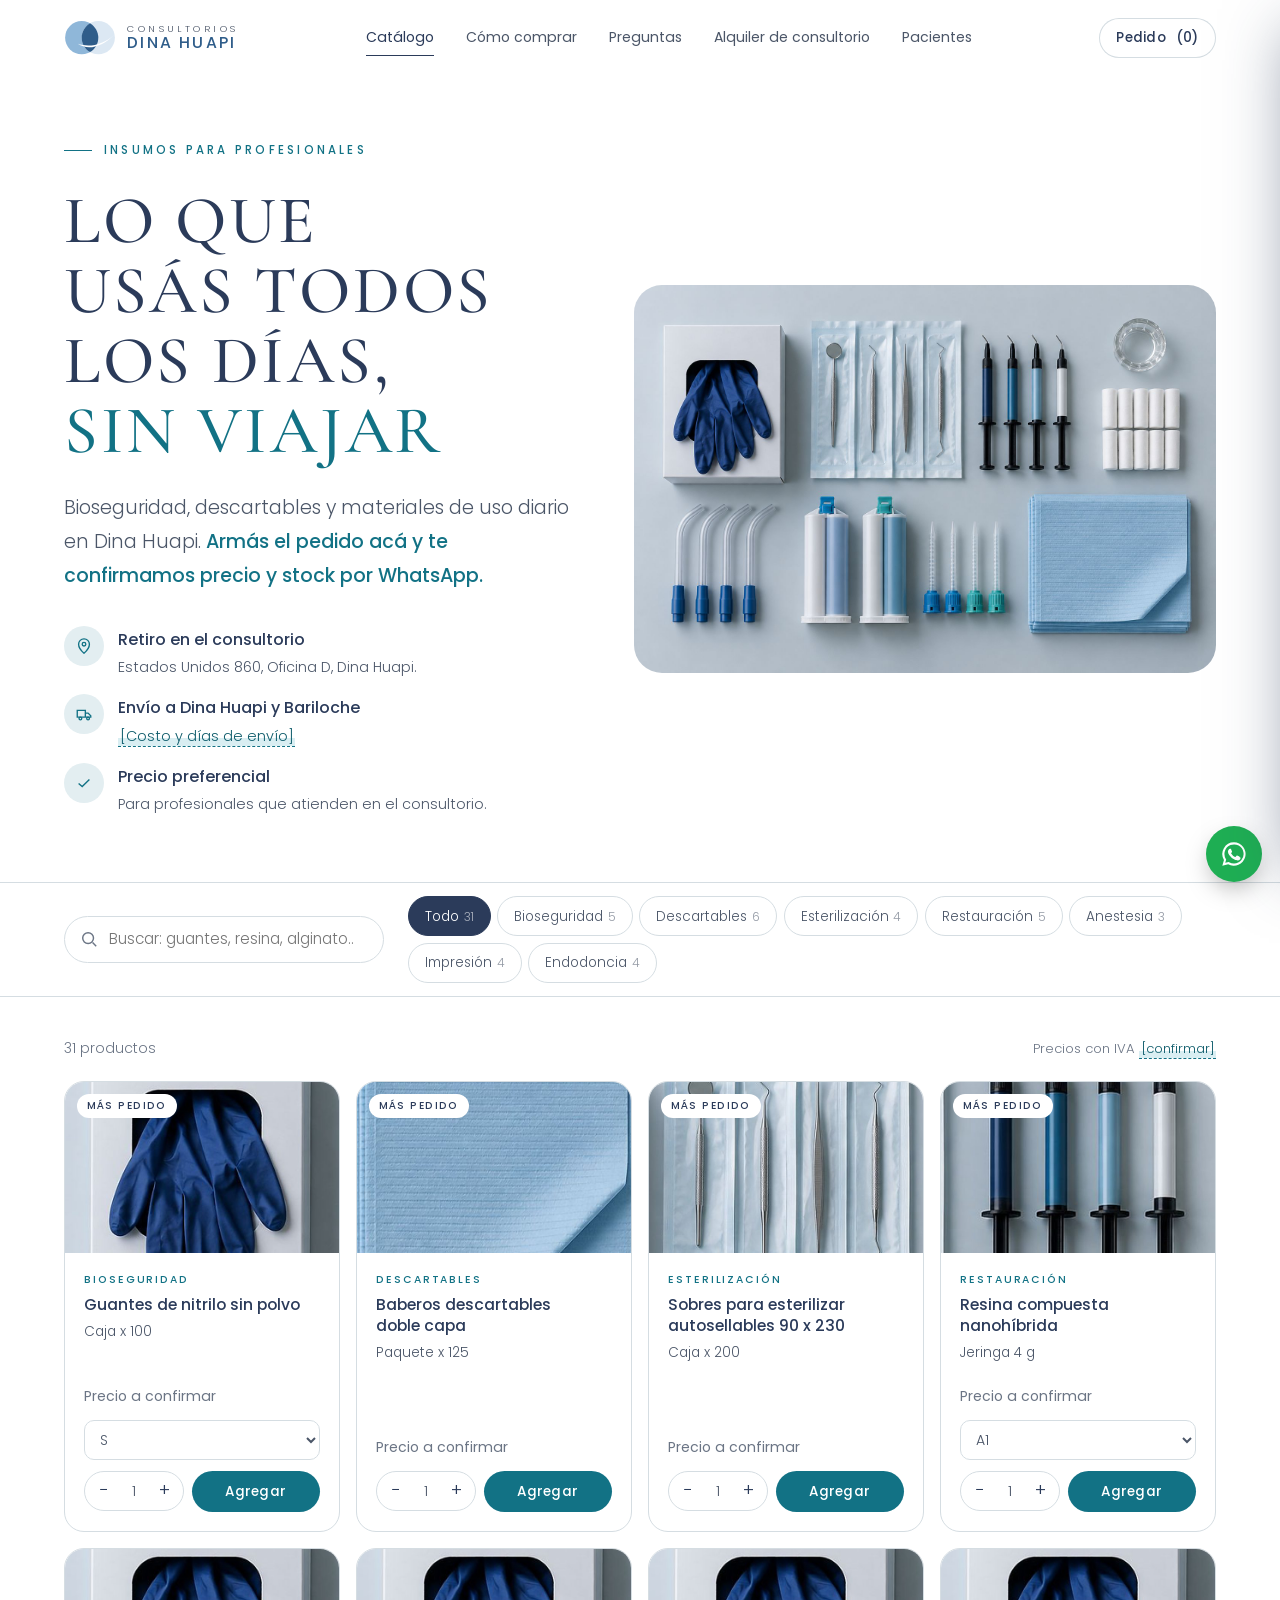
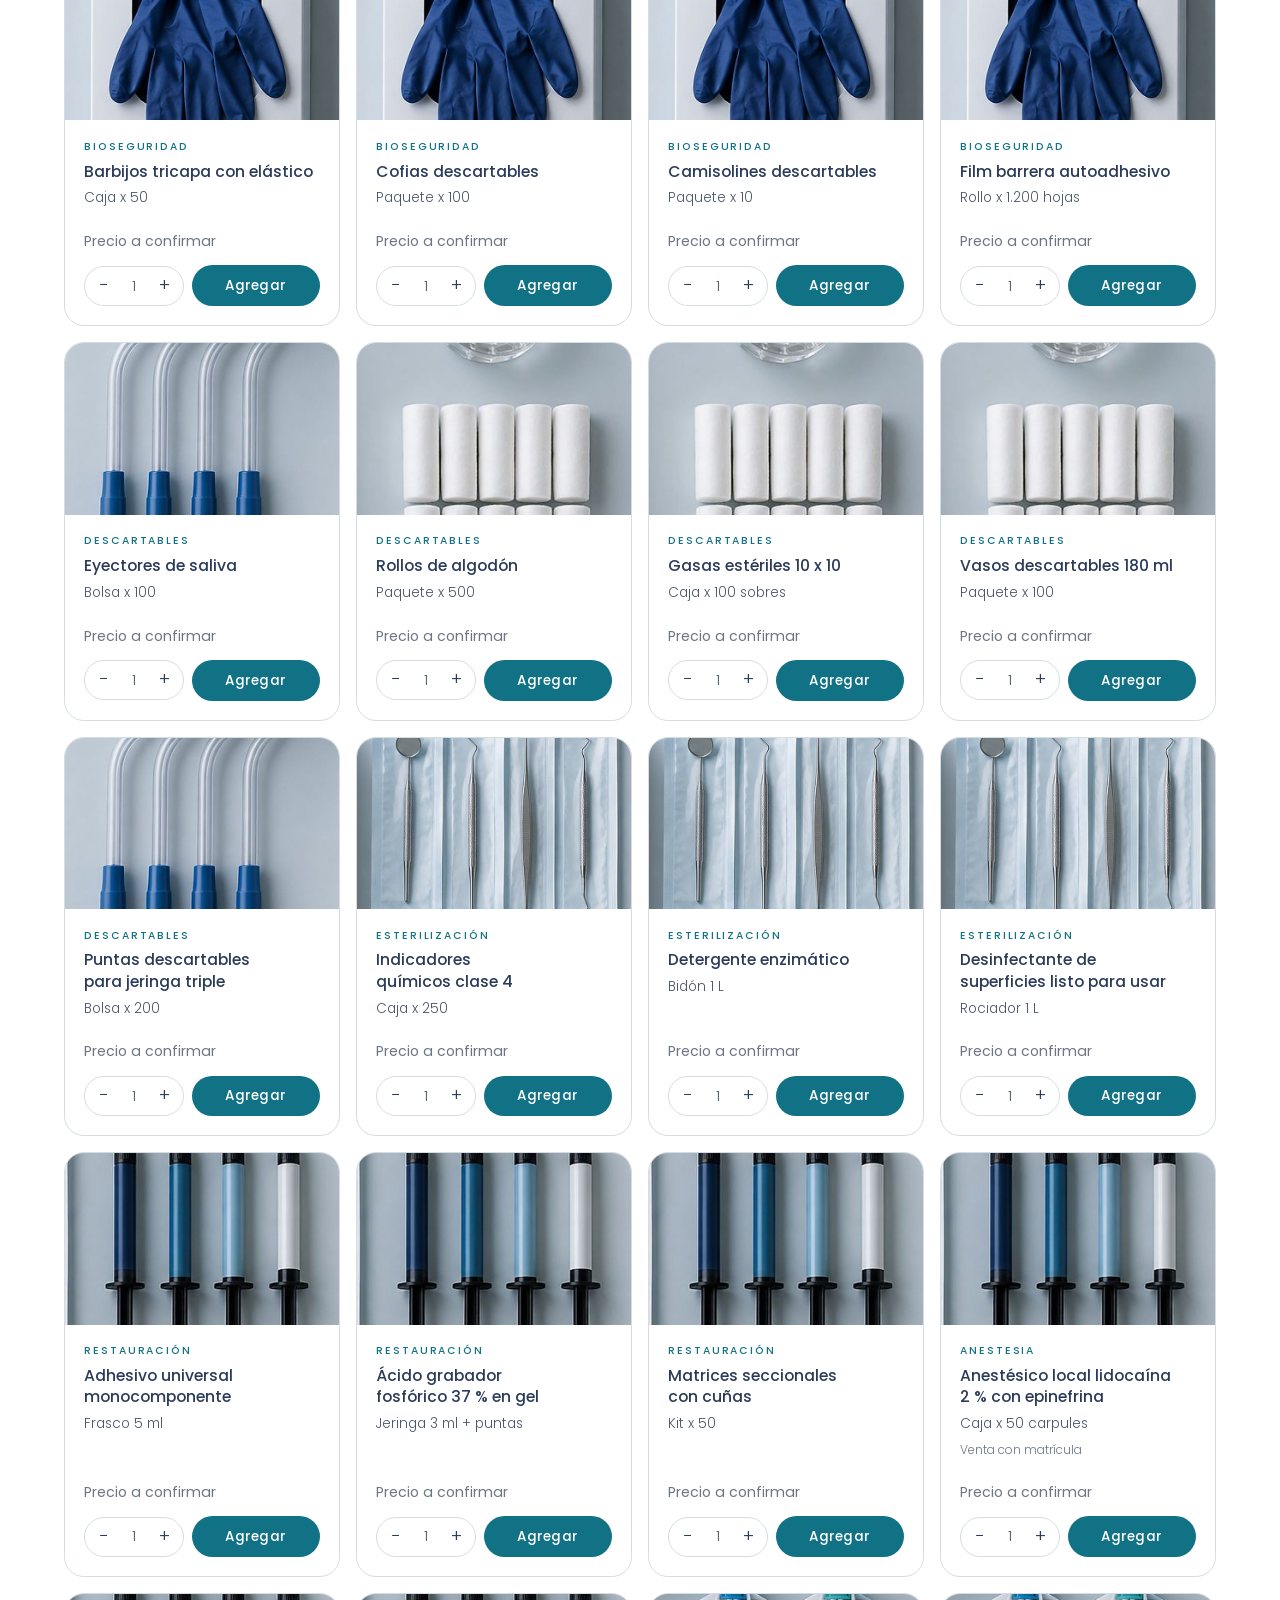
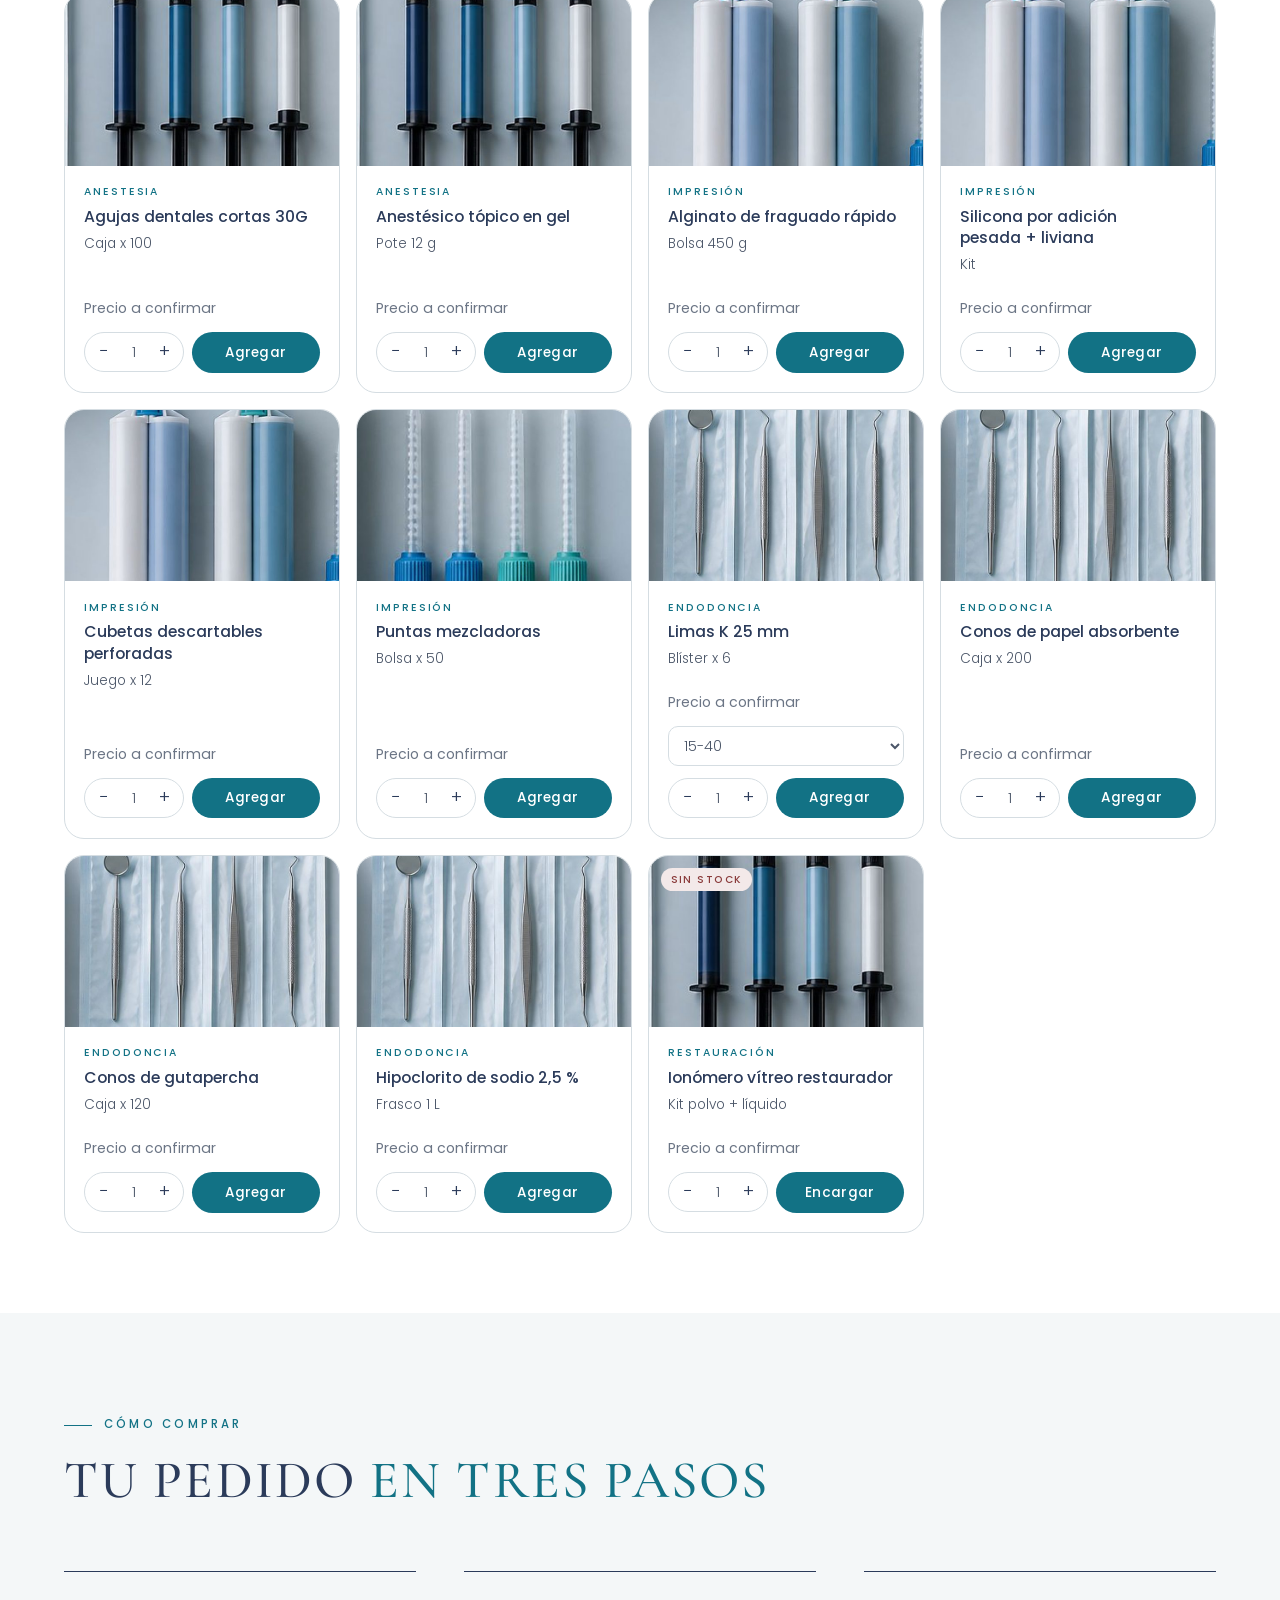
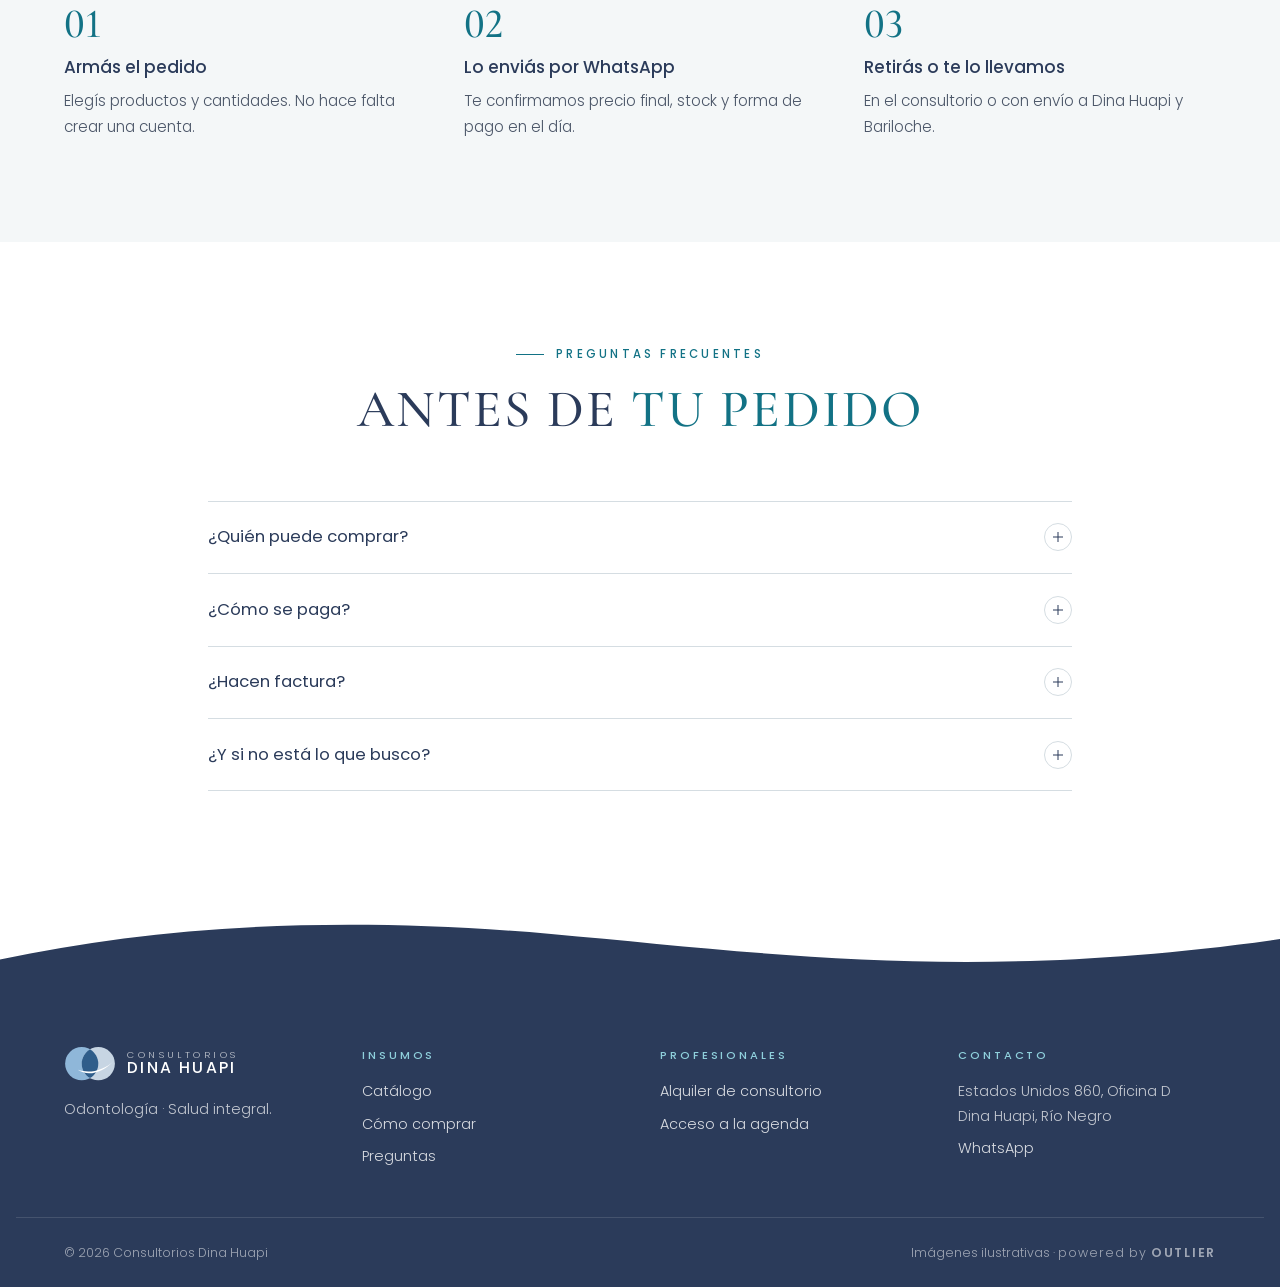
==== commit 513ad7c8: "Sitio: sin datos entre corchetes, crédito de Outlier y vistas previas al compartir - Los datos que f" ====
--- a/insumos/index.html
+++ b/insumos/index.html
@@ -2,6 +2,7 @@
 <html lang="es-AR">
 <head>
 <meta charset="utf-8">
+<meta name="robots" content="noindex">
 <meta name="viewport" content="width=device-width, initial-scale=1, viewport-fit=cover">
 <title>Insumos odontológicos · Consultorios Dina Huapi</title>
 <meta name="description" content="Insumos odontológicos para profesionales en Dina Huapi: bioseguridad, descartables, esterilización, restauración, impresión y endodoncia. Pedido online, retiro en el consultorio.">
@@ -196,7 +197,7 @@
     <div><h4>Profesionales</h4><p><a href="../profesionales/">Alquiler de consultorio</a></p><p><a href="../turnos/panel.html">Acceso a la agenda</a></p></div>
     <div><h4>Contacto</h4><p>Estados Unidos 860, Oficina D<br>Dina Huapi, Río Negro</p><p><a href="#" data-wa="Hola, quiero consultar por insumos.">WhatsApp</a></p></div>
   </div>
-  <div class="wrap base"><span>© <span data-year>2026</span> Consultorios Dina Huapi</span><span>Imágenes ilustrativas</span></div>
+  <div class="wrap base"><span>© <span data-year>2026</span> Consultorios Dina Huapi</span><span>Imágenes ilustrativas · <span class="powered">powered by <b>Outlier</b></span></span></div>
 </footer>
 
 <a class="fab-wa" href="#" data-wa="Hola, quiero consultar por insumos." aria-label="Escribir por WhatsApp"><svg width="28" height="28" viewBox="0 0 24 24" fill="currentColor" aria-hidden="true"><path d="M12 2a10 10 0 0 0-8.6 15.1L2 22l5-1.3A10 10 0 1 0 12 2Zm0 18.2a8.2 8.2 0 0 1-4.2-1.2l-.3-.2-3 .8.8-2.9-.2-.3A8.2 8.2 0 1 1 12 20.2Zm4.5-6.1c-.2-.1-1.5-.7-1.7-.8-.2-.1-.4-.1-.6.1l-.8 1c-.1.2-.3.2-.5.1a6.7 6.7 0 0 1-3.3-2.9c-.3-.4.3-.4.7-1.3.1-.2 0-.3 0-.5l-.8-1.8c-.2-.5-.4-.4-.6-.4h-.5a1 1 0 0 0-.7.3 3 3 0 0 0-.9 2.2 5.2 5.2 0 0 0 1.1 2.7 11.8 11.8 0 0 0 4.5 4c1.7.7 2.3.8 3.2.7.5-.1 1.5-.6 1.8-1.2.2-.6.2-1.1.1-1.2l-.5-.3Z"/></svg></a>
--- a/assets/sitio.css
+++ b/assets/sitio.css
@@ -102,7 +102,7 @@
 .drawer .foot { display: grid; gap: .6rem; }
 
 /* ── Secciones ── */
-.section { padding-block: clamp(4.5rem, 10vw, 8.5rem); }
+.section { padding-block: clamp(4rem, 8vw, 7rem); }
 .section.tight { padding-block: clamp(3.5rem, 7vw, 6rem); }
 .section.soft { background: var(--soft); }
 .section.navy { background: var(--navy); color: rgba(255,255,255,.82); }
@@ -174,10 +174,15 @@
 .chip { font-size: .78rem; border: 1px solid var(--mist); border-radius: 999px; padding: .25rem .7rem; color: var(--graphite); }
 .member .actions { display: flex; flex-wrap: wrap; gap: .6rem; margin-top: .4rem; }
 .member.join { background: var(--soft); border-style: dashed; }
+/* Varios profesionales (la arma assets/equipo.js con los datos de turnos) */
+.team.many { grid-template-columns: repeat(auto-fill, minmax(17rem, 1fr)); }
+.team.many .member { grid-template-rows: auto 1fr; }
+.team.many .member .ph-photo { min-height: 14rem; }
+.team.many .member.join .body { align-content: center; }
 
 /* ── Galería ── */
 .mosaic { display: grid; gap: .75rem; grid-template-columns: 1fr 1fr; }
-@media (min-width: 860px) { .mosaic { grid-template-columns: 1.3fr 1fr 1fr; grid-template-rows: 1fr 1fr; height: 40rem; gap: 1rem; } .mosaic figure:first-child { grid-row: span 2; } }
+@media (min-width: 860px) { .mosaic { grid-template-columns: 1.6fr 1fr 1fr; height: 28rem; gap: 1rem; } }
 .mosaic figure { position: relative; margin: 0; border-radius: 20px; overflow: hidden; background: var(--soft); min-height: 12rem; }
 .mosaic figure:first-child { grid-column: span 2; aspect-ratio: 16 / 10; }
 @media (min-width: 860px) { .mosaic figure:first-child { grid-column: auto; aspect-ratio: auto; } }
@@ -296,3 +301,70 @@
 
 /* Dato a completar sobre fondos oscuros */
 .section.navy .ph, .plan.feat .ph, .cta .ph { color: #CFEAF0; background: none; border-bottom-color: #8FD0DC; }
+
+/* ── La directora (Dra. Natalia Cárdenas) ── */
+.director { position: relative; overflow: hidden; }
+.director::after { content: ""; position: absolute; right: -8rem; top: -6rem; width: 30rem; height: 30rem; border-radius: 50%; border: 1px solid rgba(255,255,255,.08); pointer-events: none; }
+.director-grid { display: grid; gap: 3rem; align-items: center; }
+@media (min-width: 960px) { .director-grid { grid-template-columns: .95fr 1.05fr; gap: 5rem; } }
+.director-media { position: relative; padding-bottom: 3rem; max-width: 34rem; }
+.director-media .main { width: 86%; margin-left: 14%; aspect-ratio: 4 / 5; object-fit: cover; border-radius: 26px; box-shadow: 0 30px 60px -30px rgba(0,0,0,.5); }
+.director-media .inset { position: absolute; left: 0; bottom: 0; width: 38%; aspect-ratio: 2 / 3; object-fit: cover; border-radius: 20px; border: 6px solid var(--navy); }
+.director-copy { display: grid; gap: 1.3rem; justify-items: start; }
+.director-logo { display: block; width: 9.5rem; aspect-ratio: 567 / 326; background: #fff; -webkit-mask: url(../nati/marca/logo.svg) left center / contain no-repeat; mask: url(../nati/marca/logo.svg) left center / contain no-repeat; opacity: .95; }
+.director h2 { font-size: clamp(2.3rem, 4.6vw, 3.6rem); }
+.director h2 em { color: #8FD0DC; font-style: normal; }
+.director .lead { color: rgba(255,255,255,.86); }
+.director .key { color: #fff; font-weight: 500; }
+.director-points { list-style: none; padding: 0; margin: 0; display: grid; gap: 0; width: 100%; border-top: 1px solid rgba(255,255,255,.14); }
+.director-points li { display: grid; gap: .15rem; padding: .9rem 0; border-bottom: 1px solid rgba(255,255,255,.14); }
+@media (min-width: 640px) { .director-points li { grid-template-columns: 14rem 1fr; gap: 1rem; align-items: baseline; } }
+.director-points strong { color: #fff; font-weight: 500; }
+.director-points span { font-size: .95rem; }
+.director-mp { font-size: .85rem; color: rgba(255,255,255,.65); }
+
+/* ── Para profesionales en la portada (alquiler de consultorio) ── */
+.rent { background: var(--soft); }
+.rent-top { display: grid; gap: 2.5rem; align-items: center; }
+@media (min-width: 960px) { .rent-top { grid-template-columns: 1fr 1fr; gap: 4.5rem; } }
+.rent-media { position: relative; }
+.rent-media img { width: 100%; aspect-ratio: 4 / 3; object-fit: cover; border-radius: 24px; }
+.rent-badge { position: absolute; left: 1.1rem; bottom: 1.1rem; right: 1.1rem; max-width: 20rem; display: grid; gap: .15rem; background: rgba(255,255,255,.94); backdrop-filter: blur(6px); border-radius: 14px; padding: .8rem 1rem; font-size: .85rem; }
+.rent-badge strong { color: var(--navy); font-weight: 500; }
+.rent-copy { display: grid; gap: 1.2rem; }
+.rent-plans { display: grid; gap: 1rem; margin-top: 3rem; }
+@media (min-width: 860px) { .rent-plans { grid-template-columns: repeat(3, 1fr); } }
+.rent-plan { position: relative; display: grid; gap: .6rem; align-content: start; padding: 1.7rem; border-radius: 22px; background: var(--white); border: 1px solid var(--mist); text-decoration: none; color: var(--graphite); transition: transform .3s var(--ease), box-shadow .3s var(--ease), border-color .3s var(--ease); }
+.rent-plan:hover { transform: translateY(-3px); border-color: var(--petrol); box-shadow: 0 18px 40px -24px rgba(43,59,90,.45); }
+.rent-plan h3 { font-family: var(--serif); text-transform: uppercase; letter-spacing: .04em; font-weight: 500; font-size: 1.6rem; line-height: 1.05; color: var(--navy); }
+.rent-plan p { font-size: .93rem; }
+.rent-plan .go { display: inline-flex; align-items: center; gap: .5rem; font-weight: 500; color: var(--petrol); margin-top: .5rem; }
+.rent-plan.feat { background: var(--navy); border-color: var(--navy); color: rgba(255,255,255,.82); }
+.rent-plan.feat h3 { color: var(--white); }
+.rent-plan.feat .eyebrow, .rent-plan.feat .go { color: #8FD0DC; }
+.rent-plan .flag { position: absolute; top: 1.3rem; right: 1.3rem; font-size: .64rem; letter-spacing: .16em; text-transform: uppercase; font-weight: 500; background: #8FD0DC; color: var(--navy); border-radius: 999px; padding: .22rem .65rem; }
+.rent-foot { display: flex; flex-wrap: wrap; gap: .8rem 1.4rem; align-items: center; margin-top: 2rem; }
+.hero .pro-link { font-size: .88rem; color: var(--graphite); text-decoration: none; border-bottom: 1px solid var(--mist); justify-self: start; }
+.hero .pro-link strong { color: var(--petrol); font-weight: 500; }
+
+/* Selector de público: pacientes / profesionales, como en los sitios institucionales */
+.aud { background: var(--navy); font-size: .78rem; }
+.aud nav { display: flex; gap: 1.6rem; height: 34px; align-items: stretch; }
+.aud a { display: inline-flex; align-items: center; color: rgba(255,255,255,.66); text-decoration: none; letter-spacing: .06em; border-bottom: 2px solid transparent; transition: color .2s var(--ease); }
+.aud a:hover { color: var(--white); }
+.aud a[aria-current="page"] { color: var(--white); border-bottom-color: #8FD0DC; }
+.aud .right { margin-left: auto; }
+
+/* Mapa sin foto: se carga recién cuando la persona lo pide */
+.map.plain { background: var(--sky); }
+.map.plain .cover { place-items: center; align-content: center; gap: .9rem; text-align: center; background: none; color: var(--navy); }
+.map.plain .cover svg { color: var(--petrol); }
+.team > .member:only-child { grid-column: 1 / -1; }
+/* Portada: foto más alta en celular; el acceso a turnos ya está en la barra inferior */
+@media (max-width: 959px) { .hero-media { aspect-ratio: 1 / 1; } .hero-media img { object-position: 50% 30%; } .hero-media .hero-badge { display: none; } }
+a.hero-badge { text-decoration: none; }
+a.hero-badge strong { font-weight: 500; }
+
+/* Crédito */
+.powered { letter-spacing: .08em; }
+.powered b { color: inherit; font-weight: 600; letter-spacing: .14em; text-transform: uppercase; }
